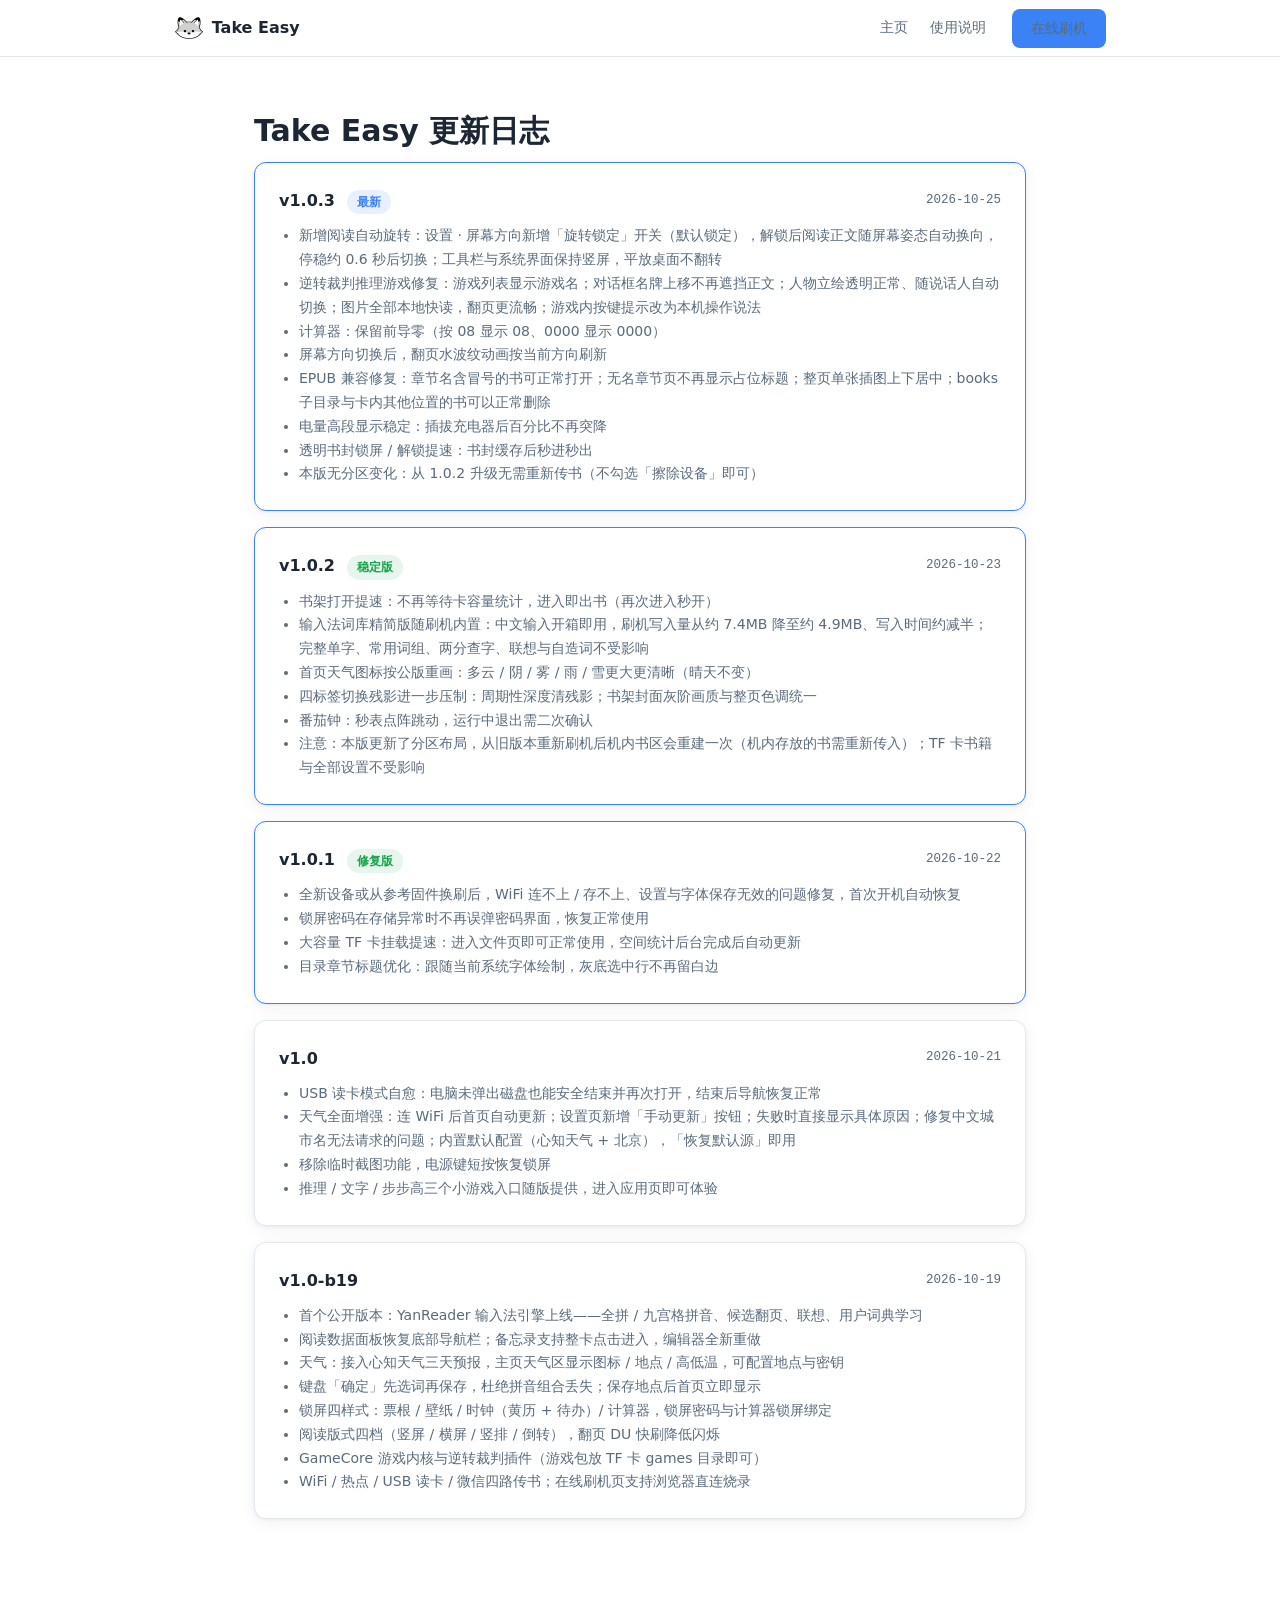
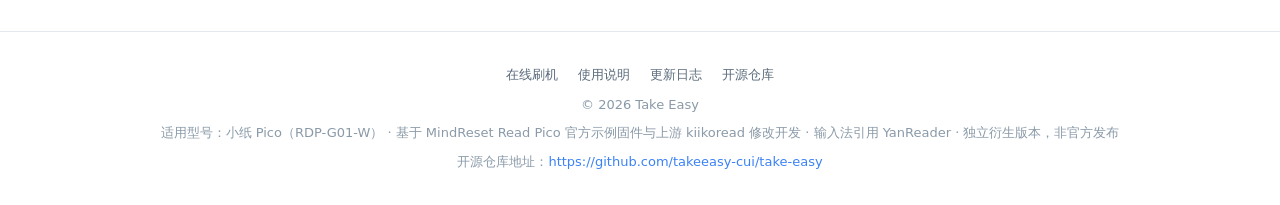
==== changelog/index.html @ 3fd38639 "发布 V1.0.3: 阅读自动旋转+逆转裁判修复+锁屏提速+EPUB兼容+电量稳定 (固件 0x3a6510, 待真机验证后同步主站)" ====
<!DOCTYPE html>
<html lang="zh-CN">
<head>
  <meta charset="UTF-8" />
  <meta name="viewport" content="width=device-width, initial-scale=1" />
  <title>更新日志 · Take Easy</title>
  <link rel="icon" type="image/png" href="../assets/icons/fox-32.png" />
  <link rel="stylesheet" href="../assets/css/style.css?v=1.0.1" />
</head>
<body>

  <nav class="nav">
    <div class="nav-inner">
      <a class="nav-brand" href="../"><img src="../assets/icons/fox-logo.png" alt="Take Easy 图标" style="height:24px;width:auto;" /><span>Take Easy</span></a>
      <div class="nav-links">
        <a href="../">主页</a>
        <a href="../docs/">使用说明</a>
        <a class="btn btn-primary" href="../install/">在线刷机</a>
      </div>
    </div>
  </nav>

  <div class="container" style="max-width:820px;padding-top:48px;padding-bottom:48px;">
    <h1 style="font-size:30px;font-weight:800;margin-bottom:6px;">Take Easy 更新日志</h1>

    <!-- 新版本发布时，在顶部插入新条目 -->
    <div class="card" style="margin-bottom:16px;border:1px solid var(--primary);">
      <div style="display:flex;justify-content:space-between;align-items:center;flex-wrap:wrap;gap:8px;">
        <span style="font-weight:800;font-size:16px;">v1.0.3 <span class="badge badge-blue" style="margin-left:6px;">最新</span></span>
        <span class="mono">2026-10-25</span>
      </div>
      <ul style="margin-top:10px;padding-left:20px;color:var(--text-2);font-size:14px;">
        <li>新增阅读自动旋转：设置 · 屏幕方向新增「旋转锁定」开关（默认锁定），解锁后阅读正文随屏幕姿态自动换向，停稳约 0.6 秒后切换；工具栏与系统界面保持竖屏，平放桌面不翻转</li>
        <li>逆转裁判推理游戏修复：游戏列表显示游戏名；对话框名牌上移不再遮挡正文；人物立绘透明正常、随说话人自动切换；图片全部本地快读，翻页更流畅；游戏内按键提示改为本机操作说法</li>
        <li>计算器：保留前导零（按 08 显示 08、0000 显示 0000）</li>
        <li>屏幕方向切换后，翻页水波纹动画按当前方向刷新</li>
        <li>EPUB 兼容修复：章节名含冒号的书可正常打开；无名章节页不再显示占位标题；整页单张插图上下居中；books 子目录与卡内其他位置的书可以正常删除</li>
        <li>电量高段显示稳定：插拔充电器后百分比不再突降</li>
        <li>透明书封锁屏 / 解锁提速：书封缓存后秒进秒出</li>
        <li>本版无分区变化：从 1.0.2 升级无需重新传书（不勾选「擦除设备」即可）</li>
      </ul>
    </div>
    <div class="card" style="margin-bottom:16px;border:1px solid var(--primary);">
      <div style="display:flex;justify-content:space-between;align-items:center;flex-wrap:wrap;gap:8px;">
        <span style="font-weight:800;font-size:16px;">v1.0.2 <span class="badge badge-green" style="margin-left:6px;">稳定版</span></span>
        <span class="mono">2026-10-23</span>
      </div>
      <ul style="margin-top:10px;padding-left:20px;color:var(--text-2);font-size:14px;">
        <li>书架打开提速：不再等待卡容量统计，进入即出书（再次进入秒开）</li>
        <li>输入法词库精简版随刷机内置：中文输入开箱即用，刷机写入量从约 7.4MB 降至约 4.9MB、写入时间约减半；完整单字、常用词组、两分查字、联想与自造词不受影响</li>
        <li>首页天气图标按公版重画：多云 / 阴 / 雾 / 雨 / 雪更大更清晰（晴天不变）</li>
        <li>四标签切换残影进一步压制：周期性深度清残影；书架封面灰阶画质与整页色调统一</li>
        <li>番茄钟：秒表点阵跳动，运行中退出需二次确认</li>
        <li>注意：本版更新了分区布局，从旧版本重新刷机后机内书区会重建一次（机内存放的书需重新传入）；TF 卡书籍与全部设置不受影响</li>
      </ul>
    </div>
    <div class="card" style="margin-bottom:16px;border:1px solid var(--primary);">
      <div style="display:flex;justify-content:space-between;align-items:center;flex-wrap:wrap;gap:8px;">
        <span style="font-weight:800;font-size:16px;">v1.0.1 <span class="badge badge-green" style="margin-left:6px;">修复版</span></span>
        <span class="mono">2026-10-22</span>
      </div>
      <ul style="margin-top:10px;padding-left:20px;color:var(--text-2);font-size:14px;">
        <li>全新设备或从参考固件换刷后，WiFi 连不上 / 存不上、设置与字体保存无效的问题修复，首次开机自动恢复</li>
        <li>锁屏密码在存储异常时不再误弹密码界面，恢复正常使用</li>
        <li>大容量 TF 卡挂载提速：进入文件页即可正常使用，空间统计后台完成后自动更新</li>
        <li>目录章节标题优化：跟随当前系统字体绘制，灰底选中行不再留白边</li>
      </ul>
    </div>
    <div class="card" style="margin-bottom:16px;">
      <div style="display:flex;justify-content:space-between;align-items:center;flex-wrap:wrap;gap:8px;">
        <span style="font-weight:800;font-size:16px;">v1.0</span>
        <span class="mono">2026-10-21</span>
      </div>
      <ul style="margin-top:10px;padding-left:20px;color:var(--text-2);font-size:14px;">
        <li>USB 读卡模式自愈：电脑未弹出磁盘也能安全结束并再次打开，结束后导航恢复正常</li>
        <li>天气全面增强：连 WiFi 后首页自动更新；设置页新增「手动更新」按钮；失败时直接显示具体原因；修复中文城市名无法请求的问题；内置默认配置（心知天气 + 北京），「恢复默认源」即用</li>
        <li>移除临时截图功能，电源键短按恢复锁屏</li>
        <li>推理 / 文字 / 步步高三个小游戏入口随版提供，进入应用页即可体验</li>
      </ul>
    </div>
    <div class="card" style="margin-bottom:16px;">
      <div style="display:flex;justify-content:space-between;align-items:center;flex-wrap:wrap;gap:8px;">
        <span style="font-weight:800;font-size:16px;">v1.0-b19</span>
        <span class="mono">2026-10-19</span>
      </div>
      <ul style="margin-top:10px;padding-left:20px;color:var(--text-2);font-size:14px;">
        <li>首个公开版本：YanReader 输入法引擎上线——全拼 / 九宫格拼音、候选翻页、联想、用户词典学习</li>
        <li>阅读数据面板恢复底部导航栏；备忘录支持整卡点击进入，编辑器全新重做</li>
        <li>天气：接入心知天气三天预报，主页天气区显示图标 / 地点 / 高低温，可配置地点与密钥</li>
        <li>键盘「确定」先选词再保存，杜绝拼音组合丢失；保存地点后首页立即显示</li>
        <li>锁屏四样式：票根 / 壁纸 / 时钟（黄历 + 待办）/ 计算器，锁屏密码与计算器锁屏绑定</li>
        <li>阅读版式四档（竖屏 / 横屏 / 竖排 / 倒转），翻页 DU 快刷降低闪烁</li>
        <li>GameCore 游戏内核与逆转裁判插件（游戏包放 TF 卡 games 目录即可）</li>
        <li>WiFi / 热点 / USB 读卡 / 微信四路传书；在线刷机页支持浏览器直连烧录</li>
      </ul>
    </div>
  </div>

  <footer class="footer">
    <div class="links">
      <a href="../install/">在线刷机</a>
      <a href="../docs/">使用说明</a>
      <a href="../changelog/">更新日志</a>
      <a href="https://github.com/takeeasy-cui/take-easy">开源仓库</a>
    </div>
    <p>© 2026 Take Easy</p>
    <p style="margin-top:6px;">适用型号：小纸 Pico（RDP-G01-W） · 基于 MindReset Read Pico 官方示例固件与上游 kiikoread 修改开发 · 输入法引用 YanReader · 独立衍生版本，非官方发布</p>
    <p style="margin-top:6px;">开源仓库地址：<a href="https://github.com/takeeasy-cui/take-easy">https://github.com/takeeasy-cui/take-easy</a></p>
  </footer>

</body>
</html>
---- assets/css/style.css ----
/* ============================================================
   固件发布站 · 全局样式
   风格：极简 · 白底 · 淡蓝主色 · 扁平 · 紧凑
   ============================================================ */

:root {
  --bg: #ffffff;
  --bg-soft: #f6f8fb;
  --bg-blue: #eef4fb;
  --text: #1c2733;
  --text-2: #5a6b7b;
  --text-3: #8a9aa8;
  --primary: #3b82f6;
  --primary-dark: #2563eb;
  --primary-soft: #e8f0fe;
  --border: #e4e9f0;
  --success: #16a34a;
  --warn: #d97706;
  --danger: #dc2626;
  --radius: 12px;
  --radius-sm: 8px;
  --shadow: 0 1px 3px rgba(28, 39, 51, 0.06), 0 4px 16px rgba(28, 39, 51, 0.06);
  --font: "PingFang SC", "Microsoft YaHei", "Segoe UI", system-ui, -apple-system, sans-serif;
  --mono: "Cascadia Code", "JetBrains Mono", Consolas, "Courier New", monospace;
}

* { box-sizing: border-box; margin: 0; padding: 0; }

html { scroll-behavior: smooth; }

body {
  font-family: var(--font);
  background: var(--bg);
  color: var(--text);
  font-size: 15px;
  line-height: 1.7;
  -webkit-font-smoothing: antialiased;
}

a { color: var(--primary); text-decoration: none; }
a:hover { color: var(--primary-dark); }

img { max-width: 100%; display: block; }

.container { max-width: 980px; margin: 0 auto; padding: 0 24px; }

/* ---------- 导航栏 ---------- */
.nav {
  position: sticky; top: 0; z-index: 100;
  background: rgba(255, 255, 255, 0.85);
  backdrop-filter: blur(12px);
  -webkit-backdrop-filter: blur(12px);
  border-bottom: 1px solid var(--border);
}
.nav-inner {
  max-width: 980px; margin: 0 auto; padding: 0 24px;
  display: flex; align-items: center; justify-content: space-between;
  height: 56px;
}
.nav-brand {
  display: flex; align-items: center; gap: 8px;
  font-weight: 700; font-size: 16px; color: var(--text);
}
.nav-brand .dot {
  width: 8px; height: 8px; border-radius: 50%;
  background: var(--primary); display: inline-block;
}
.nav-links { display: flex; gap: 22px; align-items: center; }
.nav-links a { color: var(--text-2); font-size: 14px; font-weight: 500; }
.nav-links a:hover { color: var(--primary); }
.nav-links .btn { margin-left: 4px; }

@media (max-width: 640px) {
  .nav-links { gap: 12px; }
  .nav-links a { font-size: 13px; }
  .hide-sm { display: none; }
}

/* ---------- 按钮 ---------- */
.btn {
  display: inline-flex; align-items: center; gap: 6px;
  padding: 8px 18px; border-radius: var(--radius-sm);
  font-size: 14px; font-weight: 600; line-height: 1.5;
  border: 1px solid transparent; cursor: pointer;
  transition: all 0.15s ease; user-select: none;
}
.btn:disabled { opacity: 0.5; cursor: not-allowed; }
.btn-primary { background: var(--primary); color: #fff; }
.btn-primary:hover:not(:disabled) { background: var(--primary-dark); }
.btn-outline { background: transparent; color: var(--primary); border-color: var(--primary); }
.btn-outline:hover:not(:disabled) { background: var(--primary-soft); }
.btn-ghost { background: var(--bg-soft); color: var(--text); border-color: var(--border); }
.btn-ghost:hover:not(:disabled) { background: var(--border); }
.btn-lg { padding: 12px 28px; font-size: 15px; border-radius: 10px; }
.btn-block { width: 100%; justify-content: center; }
.btn-success { background: var(--success); color: #fff; }
.btn-success:hover:not(:disabled) { background: #15803d; }

/* ---------- Hero ---------- */
.hero {
  padding: 72px 0 56px;
  background: linear-gradient(180deg, var(--bg-blue) 0%, var(--bg) 100%);
  text-align: center;
}
.hero .kicker {
  display: inline-block; font-size: 13px; font-weight: 600;
  color: var(--primary); background: var(--primary-soft);
  padding: 4px 14px; border-radius: 999px; margin-bottom: 20px;
}
.hero h1 { font-size: 44px; font-weight: 800; letter-spacing: -0.5px; line-height: 1.25; }
.hero .sub { margin: 16px auto 32px; max-width: 560px; color: var(--text-2); font-size: 17px; }
.hero .cta { display: flex; gap: 12px; justify-content: center; flex-wrap: wrap; }
.hero .meta { margin-top: 28px; color: var(--text-3); font-size: 13px; }

@media (max-width: 640px) {
  .hero { padding: 48px 0 40px; }
  .hero h1 { font-size: 32px; }
}

/* ---------- 区块 ---------- */
.section { padding: 56px 0; }
.section-title { text-align: center; margin-bottom: 40px; }
.section-title h2 { font-size: 26px; font-weight: 800; letter-spacing: -0.3px; }
.section-title p { color: var(--text-2); margin-top: 8px; font-size: 15px; }

/* 特性卡片 */
.features { display: grid; grid-template-columns: repeat(3, 1fr); gap: 16px; }
@media (max-width: 768px) { .features { grid-template-columns: 1fr; } }
.feature {
  background: var(--bg-soft); border: 1px solid var(--border);
  border-radius: var(--radius); padding: 22px;
  transition: transform 0.15s ease, box-shadow 0.15s ease;
}
.feature:hover { transform: translateY(-2px); box-shadow: var(--shadow); }
.feature .icon {
  width: 40px; height: 40px; border-radius: 10px;
  background: var(--primary-soft); color: var(--primary);
  display: flex; align-items: center; justify-content: center;
  font-size: 18px; margin-bottom: 14px;
}
.feature h3 { font-size: 15px; font-weight: 700; margin-bottom: 6px; }
.feature p { font-size: 13.5px; color: var(--text-2); }

/* ---------- 卡片/面板 ---------- */
.card {
  background: var(--bg); border: 1px solid var(--border);
  border-radius: var(--radius); box-shadow: var(--shadow);
  padding: 24px;
}
.card + .card { margin-top: 16px; }

/* ---------- 刷机页 ---------- */
.flash-wrap { max-width: 720px; margin: 0 auto; padding: 48px 0 72px; }
.flash-steps {
  display: flex; gap: 8px; margin-bottom: 28px;
  counter-reset: step;
}
.flash-steps .step {
  flex: 1; text-align: center; padding: 10px 8px;
  border: 1px solid var(--border); border-radius: var(--radius-sm);
  background: var(--bg-soft); color: var(--text-3);
  font-size: 13px; font-weight: 600; position: relative;
}
.flash-steps .step.active {
  background: var(--primary-soft); border-color: var(--primary);
  color: var(--primary);
}
.flash-steps .step.done {
  background: #e7f6ec; border-color: #bbe6c8; color: var(--success);
}

/* 进度条 */
.progress-wrap { margin-top: 16px; }
.progress-bar {
  height: 8px; background: var(--bg-soft);
  border: 1px solid var(--border); border-radius: 999px; overflow: hidden;
}
.progress-bar .fill {
  height: 100%; width: 0%; border-radius: 999px;
  background: linear-gradient(90deg, var(--primary), #60a5fa);
  transition: width 0.2s ease;
}
.progress-text { display: flex; justify-content: space-between; font-size: 12.5px; color: var(--text-3); margin-top: 6px; }

/* 日志 */
.log {
  margin-top: 16px; background: #0f172a; color: #cbd5e1;
  border-radius: var(--radius-sm); padding: 14px 16px;
  font-family: var(--mono); font-size: 12.5px; line-height: 1.6;
  max-height: 220px; overflow-y: auto; white-space: pre-wrap; word-break: break-all;
}
.log .ok { color: #4ade80; }
.log .err { color: #f87171; }
.log .info { color: #93c5fd; }

/* 表单 */
.field { margin-bottom: 16px; }
.field label { display: block; font-size: 13px; font-weight: 600; margin-bottom: 6px; color: var(--text-2); }
.select, .input {
  width: 100%; padding: 10px 14px; font-size: 14px;
  border: 1px solid var(--border); border-radius: var(--radius-sm);
  background: var(--bg); color: var(--text); outline: none;
  font-family: var(--font);
}
.select:focus, .input:focus { border-color: var(--primary); box-shadow: 0 0 0 3px var(--primary-soft); }

/* 单选卡片 */
.radio-cards { display: grid; grid-template-columns: 1fr 1fr; gap: 12px; }
.radio-card {
  border: 1px solid var(--border); border-radius: var(--radius-sm);
  padding: 14px 16px; cursor: pointer; transition: all 0.15s ease;
  background: var(--bg);
}
.radio-card:hover { border-color: var(--primary); }
.radio-card.selected { border-color: var(--primary); background: var(--primary-soft); }
.radio-card .t { font-weight: 700; font-size: 14px; }
.radio-card .d { font-size: 12.5px; color: var(--text-2); margin-top: 2px; }

/* 文件清单 */
.file-list { border: 1px solid var(--border); border-radius: var(--radius-sm); overflow: hidden; margin-top: 12px; }
.file-row {
  display: flex; justify-content: space-between; align-items: center;
  padding: 10px 14px; font-size: 13.5px; border-bottom: 1px solid var(--border);
}
.file-row:last-child { border-bottom: none; }
.file-row .off { font-family: var(--mono); color: var(--text-3); font-size: 12.5px; }
.file-row .sz { font-family: var(--mono); color: var(--text-3); font-size: 12px; }

/* 徽章 */
.badge {
  display: inline-block; font-size: 12px; font-weight: 600;
  padding: 2px 10px; border-radius: 999px;
}
.badge-blue { background: var(--primary-soft); color: var(--primary); }
.badge-green { background: #e7f6ec; color: var(--success); }
.badge-gray { background: var(--bg-soft); color: var(--text-2); border: 1px solid var(--border); }

/* ---------- 下载表 ---------- */
.table { width: 100%; border-collapse: collapse; }
.table th, .table td {
  text-align: left; padding: 12px 14px; font-size: 13.5px;
  border-bottom: 1px solid var(--border);
}
.table th { font-weight: 700; color: var(--text-2); background: var(--bg-soft); font-size: 12.5px; }
.table tr:hover td { background: var(--bg-soft); }
.mono { font-family: var(--mono); font-size: 12.5px; color: var(--text-2); }

/* ---------- 页脚 ---------- */
.footer {
  border-top: 1px solid var(--border);
  padding: 32px 0; margin-top: 48px;
  color: var(--text-3); font-size: 13px; text-align: center;
}
.footer .links { margin-bottom: 8px; display: flex; gap: 20px; justify-content: center; flex-wrap: wrap; }
.footer .links a { color: var(--text-2); }
.footer .links a:hover { color: var(--primary); }

/* ---------- FAQ ---------- */
.faq-item { border-bottom: 1px solid var(--border); padding: 16px 0; }
.faq-item summary { cursor: pointer; font-weight: 600; font-size: 15px; list-style: none; display: flex; justify-content: space-between; align-items: center; }
.faq-item summary::after { content: "+"; color: var(--text-3); font-size: 18px; }
.faq-item[open] summary::after { content: "−"; }
.faq-item .ans { margin-top: 10px; color: var(--text-2); font-size: 14px; padding-right: 24px; }

/* ---------- 提示条 ---------- */
.notice {
  display: flex; gap: 10px; align-items: flex-start;
  background: #fff8ec; border: 1px solid #f3d9a4;
  color: #8a5a00; border-radius: var(--radius-sm);
  padding: 12px 16px; font-size: 13.5px; margin: 16px 0;
}
.notice.info { background: var(--primary-soft); border-color: #bcd3f7; color: #1d4ed8; }
.notice.danger { background: #fef2f2; border-color: #f5c2c2; color: #b91c1c; }

/* ---------- 文档 ---------- */
.doc h1 { font-size: 28px; font-weight: 800; margin: 40px 0 16px; }
.doc h2 { font-size: 20px; font-weight: 700; margin: 32px 0 12px; padding-bottom: 8px; border-bottom: 1px solid var(--border); }
.doc h3 { font-size: 16px; font-weight: 700; margin: 20px 0 8px; }
.doc p, .doc li { color: var(--text-2); font-size: 14.5px; }
.doc ul, .doc ol { padding-left: 22px; margin: 8px 0; }
.doc code {
  font-family: var(--mono); font-size: 13px;
  background: var(--bg-soft); border: 1px solid var(--border);
  padding: 1px 6px; border-radius: 5px;
}
.doc pre {
  background: #0f172a; color: #cbd5e1; padding: 16px;
  border-radius: var(--radius-sm); overflow-x: auto;
  font-family: var(--mono); font-size: 13px; margin: 12px 0;
}
.doc table { border-collapse: collapse; width: 100%; margin: 12px 0; font-size: 13.5px; }
.doc table th, .doc table td { border: 1px solid var(--border); padding: 8px 12px; text-align: left; }
.doc table th { background: var(--bg-soft); }

/* ---------- 下载列表 ---------- */
.dl-item {
  display: flex; align-items: center; gap: 16px;
  border: 1px solid var(--border); border-radius: var(--radius);
  padding: 16px 20px; margin-bottom: 12px;
}
.dl-item .meta { flex: 1; }
.dl-item .meta .v { font-weight: 700; font-size: 15px; }
.dl-item .meta .d { font-size: 12.5px; color: var(--text-3); margin-top: 2px; }
.dl-item .actions { display: flex; gap: 8px; flex-wrap: wrap; }

/* 提示气泡（毛玻璃） */
.modal-mask {
  position: fixed; inset: 0; z-index: 200;
  background: rgba(15, 23, 42, 0.4);
  display: none; align-items: center; justify-content: center;
}
.modal-mask.show { display: flex; }
.modal {
  background: rgba(255, 255, 255, 0.92);
  backdrop-filter: blur(16px); -webkit-backdrop-filter: blur(16px);
  border-radius: 16px; border: 1px solid rgba(255,255,255,0.6);
  box-shadow: 0 20px 60px rgba(15, 23, 42, 0.25);
  padding: 28px; width: min(420px, calc(100vw - 48px));
  text-align: center;
}
.modal h3 { font-size: 17px; margin-bottom: 8px; }
.modal p { color: var(--text-2); font-size: 14px; }
.modal .actions { display: flex; gap: 10px; justify-content: center; margin-top: 20px; }

/* 加载动画 */
.spinner {
  width: 20px; height: 20px; border-radius: 50%;
  border: 3px solid var(--primary-soft); border-top-color: var(--primary);
  animation: spin 0.8s linear infinite; display: inline-block;
}
@keyframes spin { to { transform: rotate(360deg); } }

/* 空态 */
.empty { text-align: center; padding: 40px 0; color: var(--text-3); font-size: 14px; }

/* ---------- 真机截图 ---------- */
.shots-group { margin-bottom: 40px; }
.shots-group:last-child { margin-bottom: 0; }
.shots-group h3 {
  font-size: 16px; font-weight: 700; margin-bottom: 14px;
  color: var(--text);
}
.shots { display: grid; grid-template-columns: repeat(4, 1fr); gap: 16px; }
.shots.cols4 { grid-template-columns: repeat(4, 1fr); }
.shot {
  background: var(--bg-soft); border: 1px solid var(--border);
  border-radius: var(--radius); padding: 12px;
  transition: transform 0.15s ease, box-shadow 0.15s ease;
}
.shot:hover { transform: translateY(-2px); box-shadow: var(--shadow); }
.shot .pic {
  background: var(--bg); border: 1px solid var(--border);
  border-radius: var(--radius-sm); overflow: hidden;
}
.shot .pic img { display: block; width: 100%; height: auto; }
.shot figcaption {
  text-align: center; margin-top: 10px;
  font-size: 13px; font-weight: 600; color: var(--text-2);
}
@media (max-width: 768px) {
  .shots, .shots.cols4 { grid-template-columns: repeat(2, 1fr); }
}
@media (max-width: 480px) {
  .shots, .shots.cols4 { grid-template-columns: 1fr; }
}
/* ESP Web Tools install-button 主题适配（2026-10-21） */
esp-web-install-button {
  --esp-tools-button-color: var(--primary);
  --esp-tools-button-text-color: #ffffff;
  --esp-tools-button-border-radius: var(--radius-sm);
}
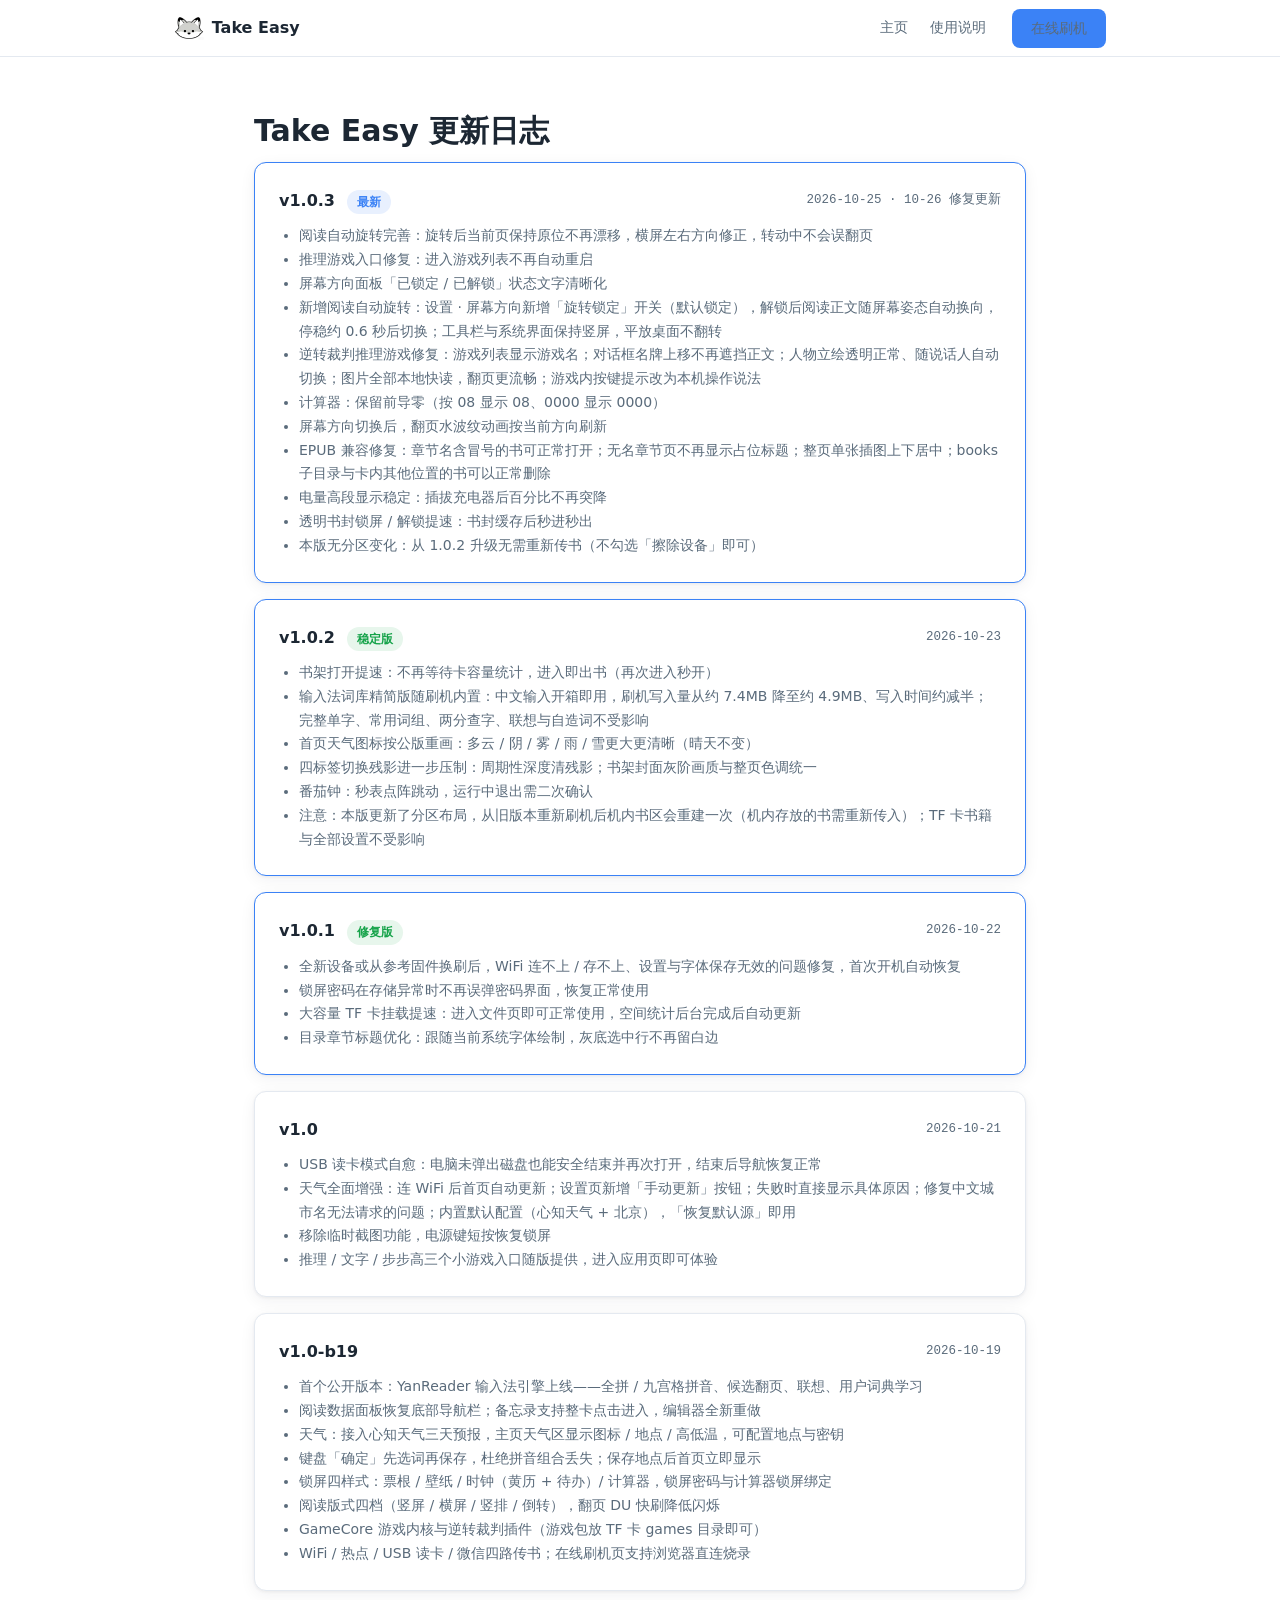
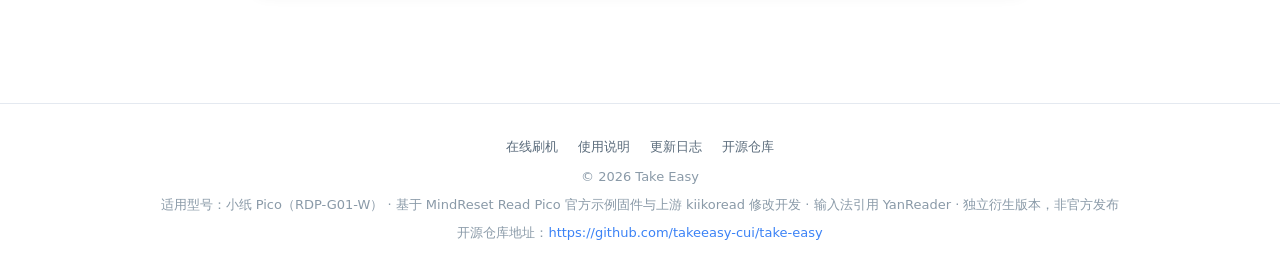
==== commit 660e0584: "V1.0.3 正式发布: 旋转保位v4分页期钉锚(3827936B/2561fd52) + 推理游戏列表野指针修复 + 横屏1/3对调 + 状态字黑字 + 晃动死代码清理 (构建2561fd52)" ====
--- a/changelog/index.html
+++ b/changelog/index.html
@@ -27,9 +27,12 @@
     <div class="card" style="margin-bottom:16px;border:1px solid var(--primary);">
       <div style="display:flex;justify-content:space-between;align-items:center;flex-wrap:wrap;gap:8px;">
         <span style="font-weight:800;font-size:16px;">v1.0.3 <span class="badge badge-blue" style="margin-left:6px;">最新</span></span>
-        <span class="mono">2026-10-25</span>
+        <span class="mono">2026-10-25 · 10-26 修复更新</span>
       </div>
       <ul style="margin-top:10px;padding-left:20px;color:var(--text-2);font-size:14px;">
+        <li>阅读自动旋转完善：旋转后当前页保持原位不再漂移，横屏左右方向修正，转动中不会误翻页</li>
+        <li>推理游戏入口修复：进入游戏列表不再自动重启</li>
+        <li>屏幕方向面板「已锁定 / 已解锁」状态文字清晰化</li>
         <li>新增阅读自动旋转：设置 · 屏幕方向新增「旋转锁定」开关（默认锁定），解锁后阅读正文随屏幕姿态自动换向，停稳约 0.6 秒后切换；工具栏与系统界面保持竖屏，平放桌面不翻转</li>
         <li>逆转裁判推理游戏修复：游戏列表显示游戏名；对话框名牌上移不再遮挡正文；人物立绘透明正常、随说话人自动切换；图片全部本地快读，翻页更流畅；游戏内按键提示改为本机操作说法</li>
         <li>计算器：保留前导零（按 08 显示 08、0000 显示 0000）</li>
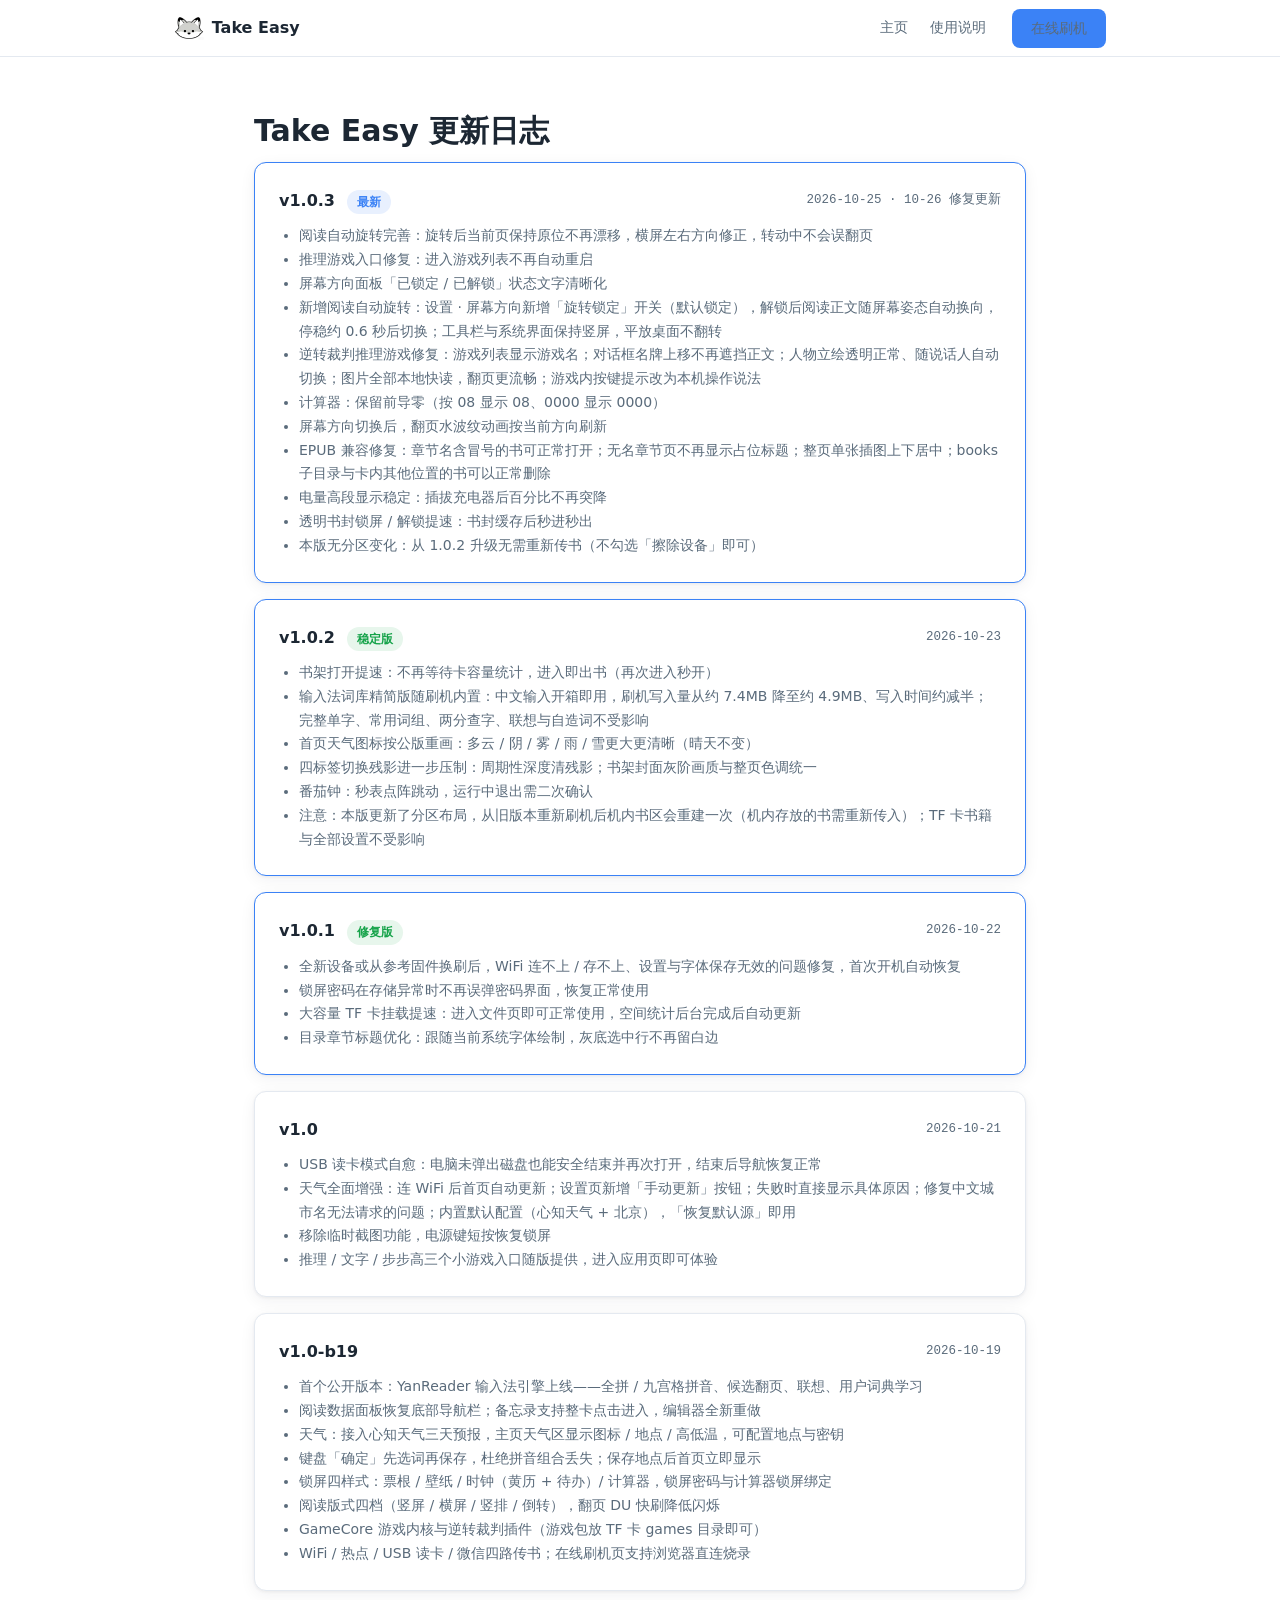
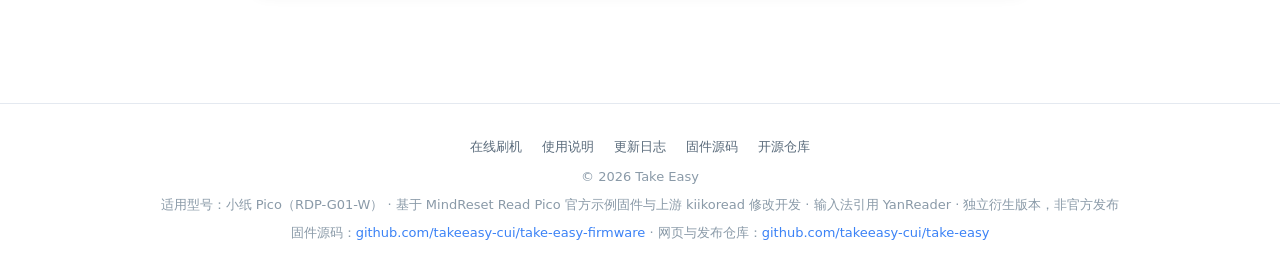
==== commit c6db2474: "全站开源地址更新: 新增固件源码仓库 take-easy-firmware (github.com/takeeasy-cui/take-easy-firmware), BUG 反馈 Issues 指向" ====
--- a/changelog/index.html
+++ b/changelog/index.html
@@ -104,11 +104,12 @@
       <a href="../install/">在线刷机</a>
       <a href="../docs/">使用说明</a>
       <a href="../changelog/">更新日志</a>
+      <a href="https://github.com/takeeasy-cui/take-easy-firmware">固件源码</a>
       <a href="https://github.com/takeeasy-cui/take-easy">开源仓库</a>
     </div>
     <p>© 2026 Take Easy</p>
     <p style="margin-top:6px;">适用型号：小纸 Pico（RDP-G01-W） · 基于 MindReset Read Pico 官方示例固件与上游 kiikoread 修改开发 · 输入法引用 YanReader · 独立衍生版本，非官方发布</p>
-    <p style="margin-top:6px;">开源仓库地址：<a href="https://github.com/takeeasy-cui/take-easy">https://github.com/takeeasy-cui/take-easy</a></p>
+    <p style="margin-top:6px;">固件源码：<a href="https://github.com/takeeasy-cui/take-easy-firmware">github.com/takeeasy-cui/take-easy-firmware</a> · 网页与发布仓库：<a href="https://github.com/takeeasy-cui/take-easy">github.com/takeeasy-cui/take-easy</a></p>
   </footer>
 
 </body>
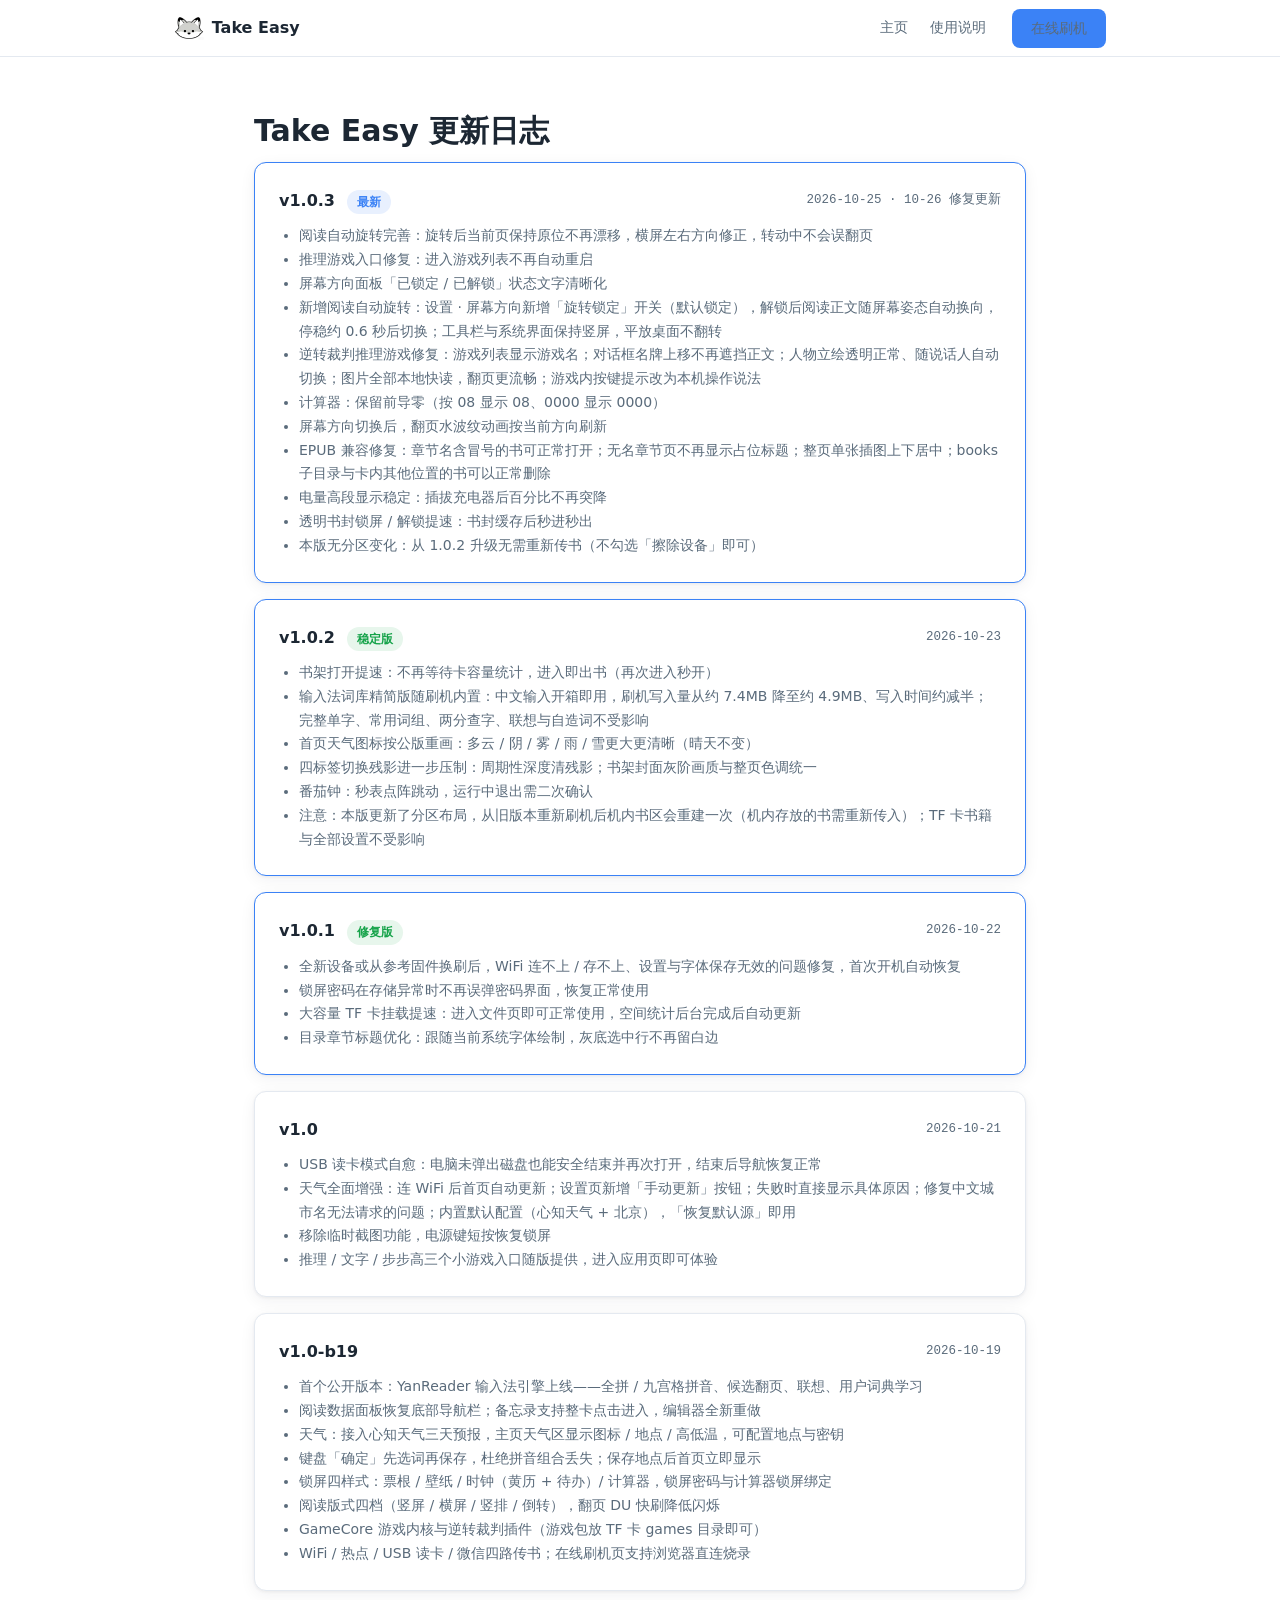
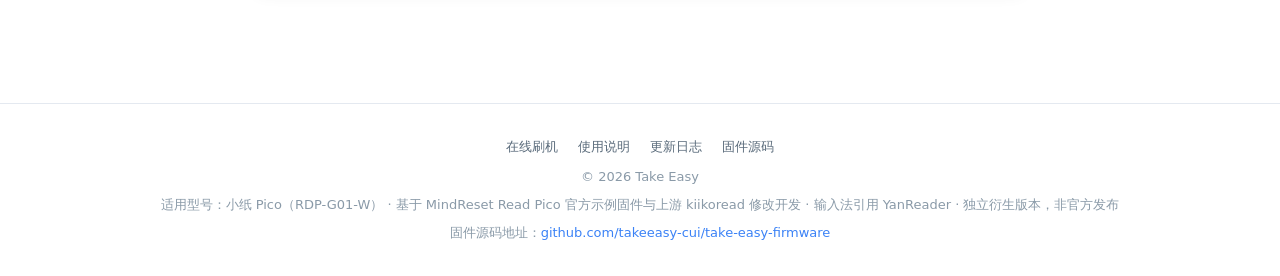
==== commit f0d2a031: "全站开源链接精简: 仅保留固件源码仓库 take-easy-firmware, 移除网页与发布仓库链接" ====
--- a/changelog/index.html
+++ b/changelog/index.html
@@ -105,11 +105,10 @@
       <a href="../docs/">使用说明</a>
       <a href="../changelog/">更新日志</a>
       <a href="https://github.com/takeeasy-cui/take-easy-firmware">固件源码</a>
-      <a href="https://github.com/takeeasy-cui/take-easy">开源仓库</a>
     </div>
     <p>© 2026 Take Easy</p>
     <p style="margin-top:6px;">适用型号：小纸 Pico（RDP-G01-W） · 基于 MindReset Read Pico 官方示例固件与上游 kiikoread 修改开发 · 输入法引用 YanReader · 独立衍生版本，非官方发布</p>
-    <p style="margin-top:6px;">固件源码：<a href="https://github.com/takeeasy-cui/take-easy-firmware">github.com/takeeasy-cui/take-easy-firmware</a> · 网页与发布仓库：<a href="https://github.com/takeeasy-cui/take-easy">github.com/takeeasy-cui/take-easy</a></p>
+    <p style="margin-top:6px;">固件源码地址：<a href="https://github.com/takeeasy-cui/take-easy-firmware">github.com/takeeasy-cui/take-easy-firmware</a></p>
   </footer>
 
 </body>
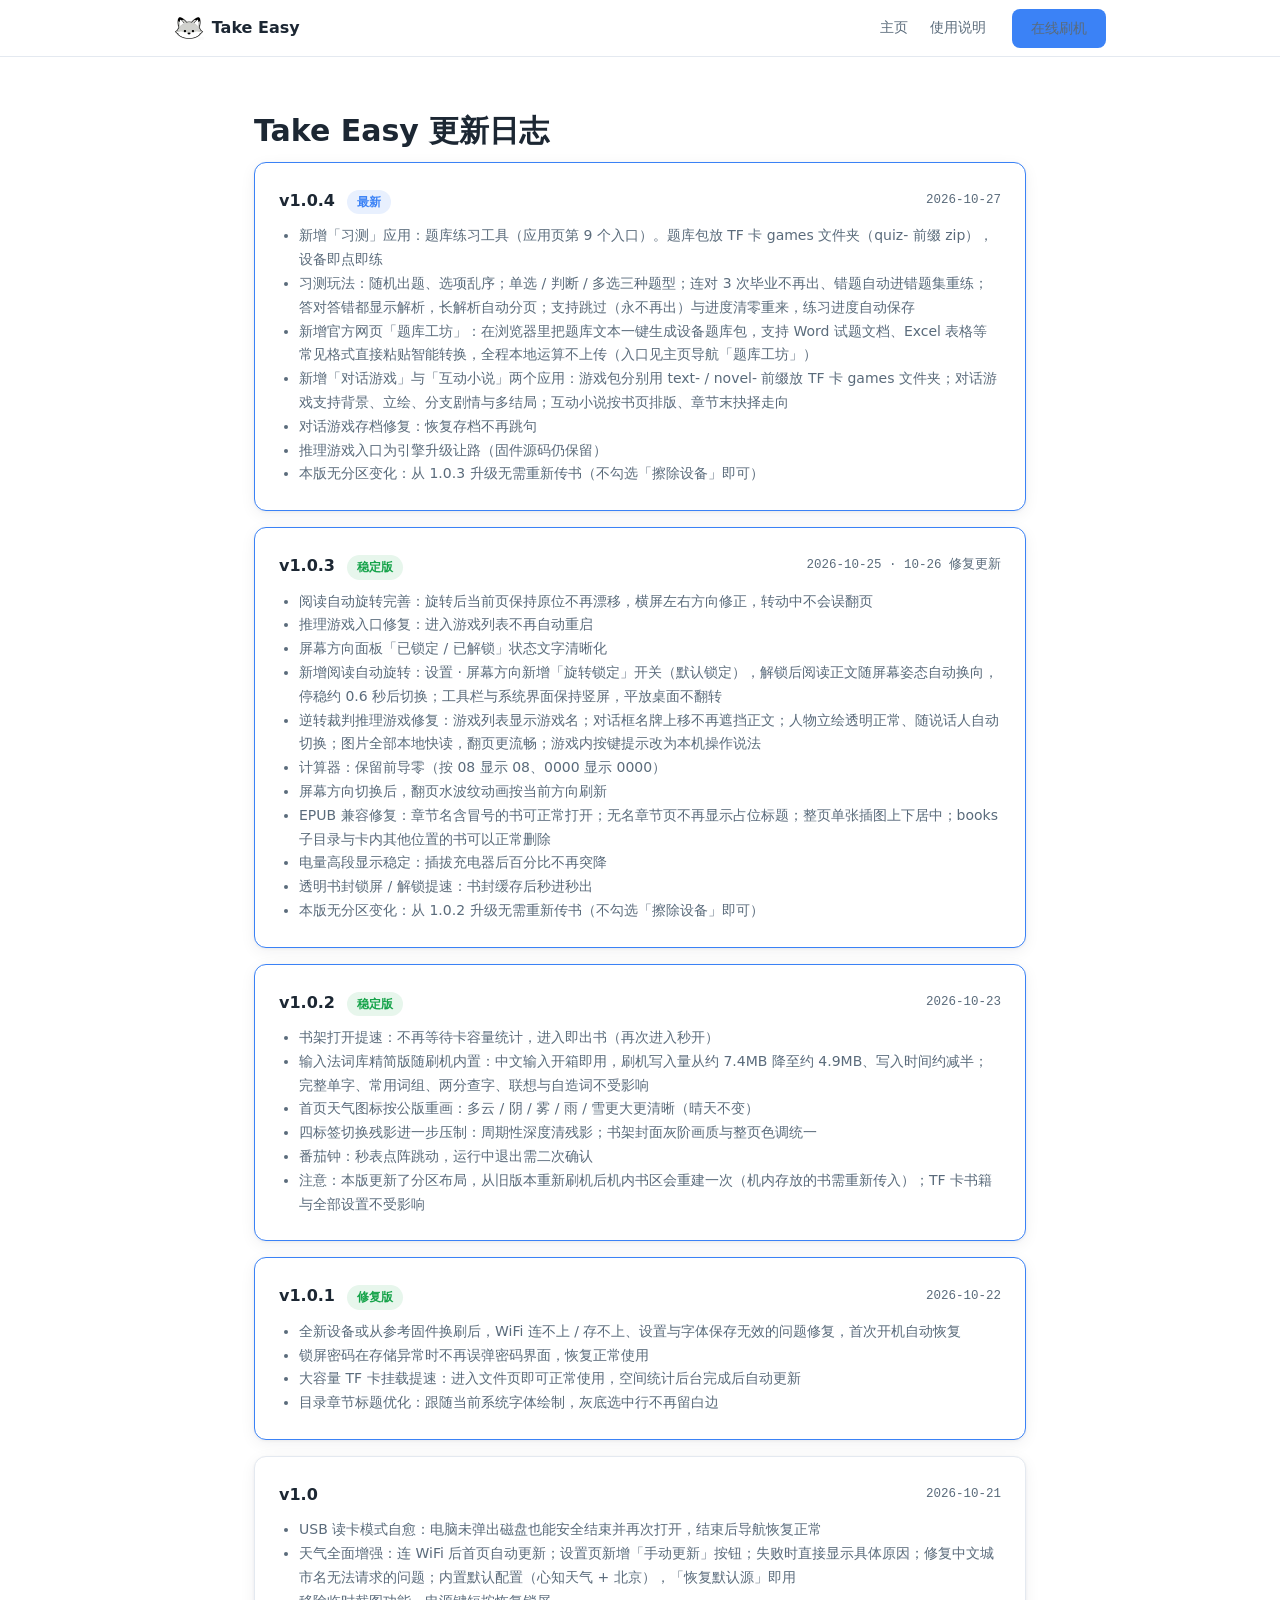
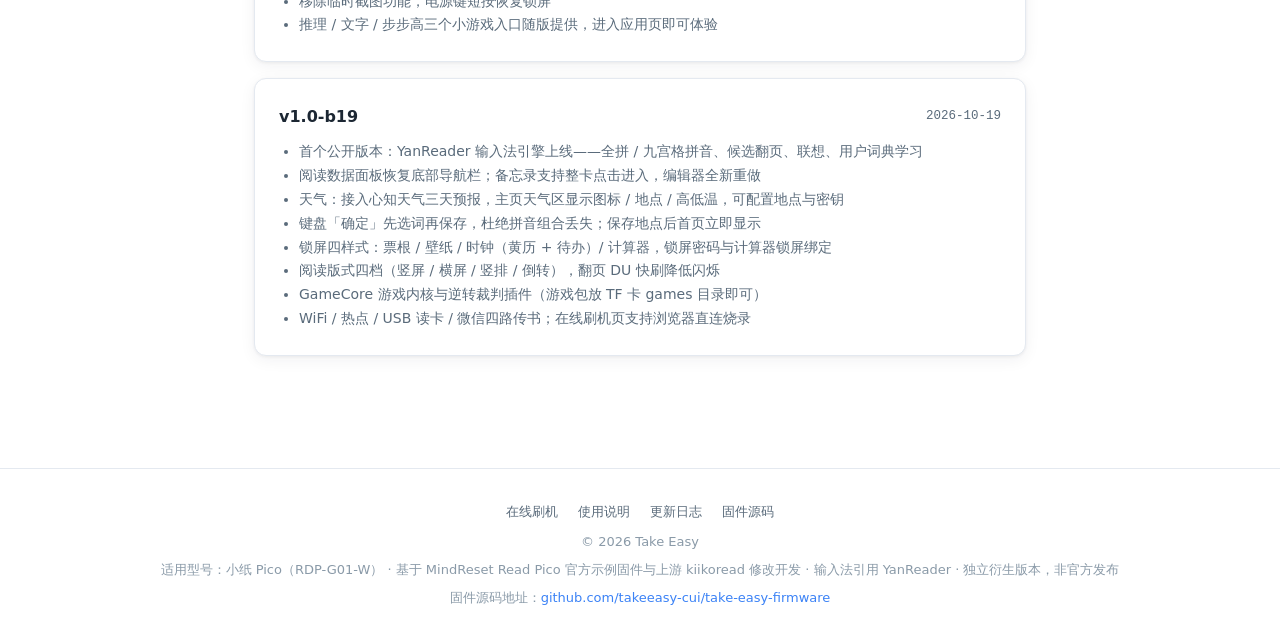
==== commit f983e26b: "发布 V1.0.4：习测应用 + 对话游戏/互动小说双应用 - firmware/v1.0.4 六文件（主固件 0x3a68d0=3,827,920B sha256 60f11552…；bootloa" ====
--- a/changelog/index.html
+++ b/changelog/index.html
@@ -26,7 +26,22 @@
     <!-- 新版本发布时，在顶部插入新条目 -->
     <div class="card" style="margin-bottom:16px;border:1px solid var(--primary);">
       <div style="display:flex;justify-content:space-between;align-items:center;flex-wrap:wrap;gap:8px;">
-        <span style="font-weight:800;font-size:16px;">v1.0.3 <span class="badge badge-blue" style="margin-left:6px;">最新</span></span>
+        <span style="font-weight:800;font-size:16px;">v1.0.4 <span class="badge badge-blue" style="margin-left:6px;">最新</span></span>
+        <span class="mono">2026-10-27</span>
+      </div>
+      <ul style="margin-top:10px;padding-left:20px;color:var(--text-2);font-size:14px;">
+        <li>新增「习测」应用：题库练习工具（应用页第 9 个入口）。题库包放 TF 卡 games 文件夹（quiz- 前缀 zip），设备即点即练</li>
+        <li>习测玩法：随机出题、选项乱序；单选 / 判断 / 多选三种题型；连对 3 次毕业不再出、错题自动进错题集重练；答对答错都显示解析，长解析自动分页；支持跳过（永不再出）与进度清零重来，练习进度自动保存</li>
+        <li>新增官方网页「题库工坊」：在浏览器里把题库文本一键生成设备题库包，支持 Word 试题文档、Excel 表格等常见格式直接粘贴智能转换，全程本地运算不上传（入口见主页导航「题库工坊」）</li>
+        <li>新增「对话游戏」与「互动小说」两个应用：游戏包分别用 text- / novel- 前缀放 TF 卡 games 文件夹；对话游戏支持背景、立绘、分支剧情与多结局；互动小说按书页排版、章节末抉择走向</li>
+        <li>对话游戏存档修复：恢复存档不再跳句</li>
+        <li>推理游戏入口为引擎升级让路（固件源码仍保留）</li>
+        <li>本版无分区变化：从 1.0.3 升级无需重新传书（不勾选「擦除设备」即可）</li>
+      </ul>
+    </div>
+    <div class="card" style="margin-bottom:16px;border:1px solid var(--primary);">
+      <div style="display:flex;justify-content:space-between;align-items:center;flex-wrap:wrap;gap:8px;">
+        <span style="font-weight:800;font-size:16px;">v1.0.3 <span class="badge badge-green" style="margin-left:6px;">稳定版</span></span>
         <span class="mono">2026-10-25 · 10-26 修复更新</span>
       </div>
       <ul style="margin-top:10px;padding-left:20px;color:var(--text-2);font-size:14px;">
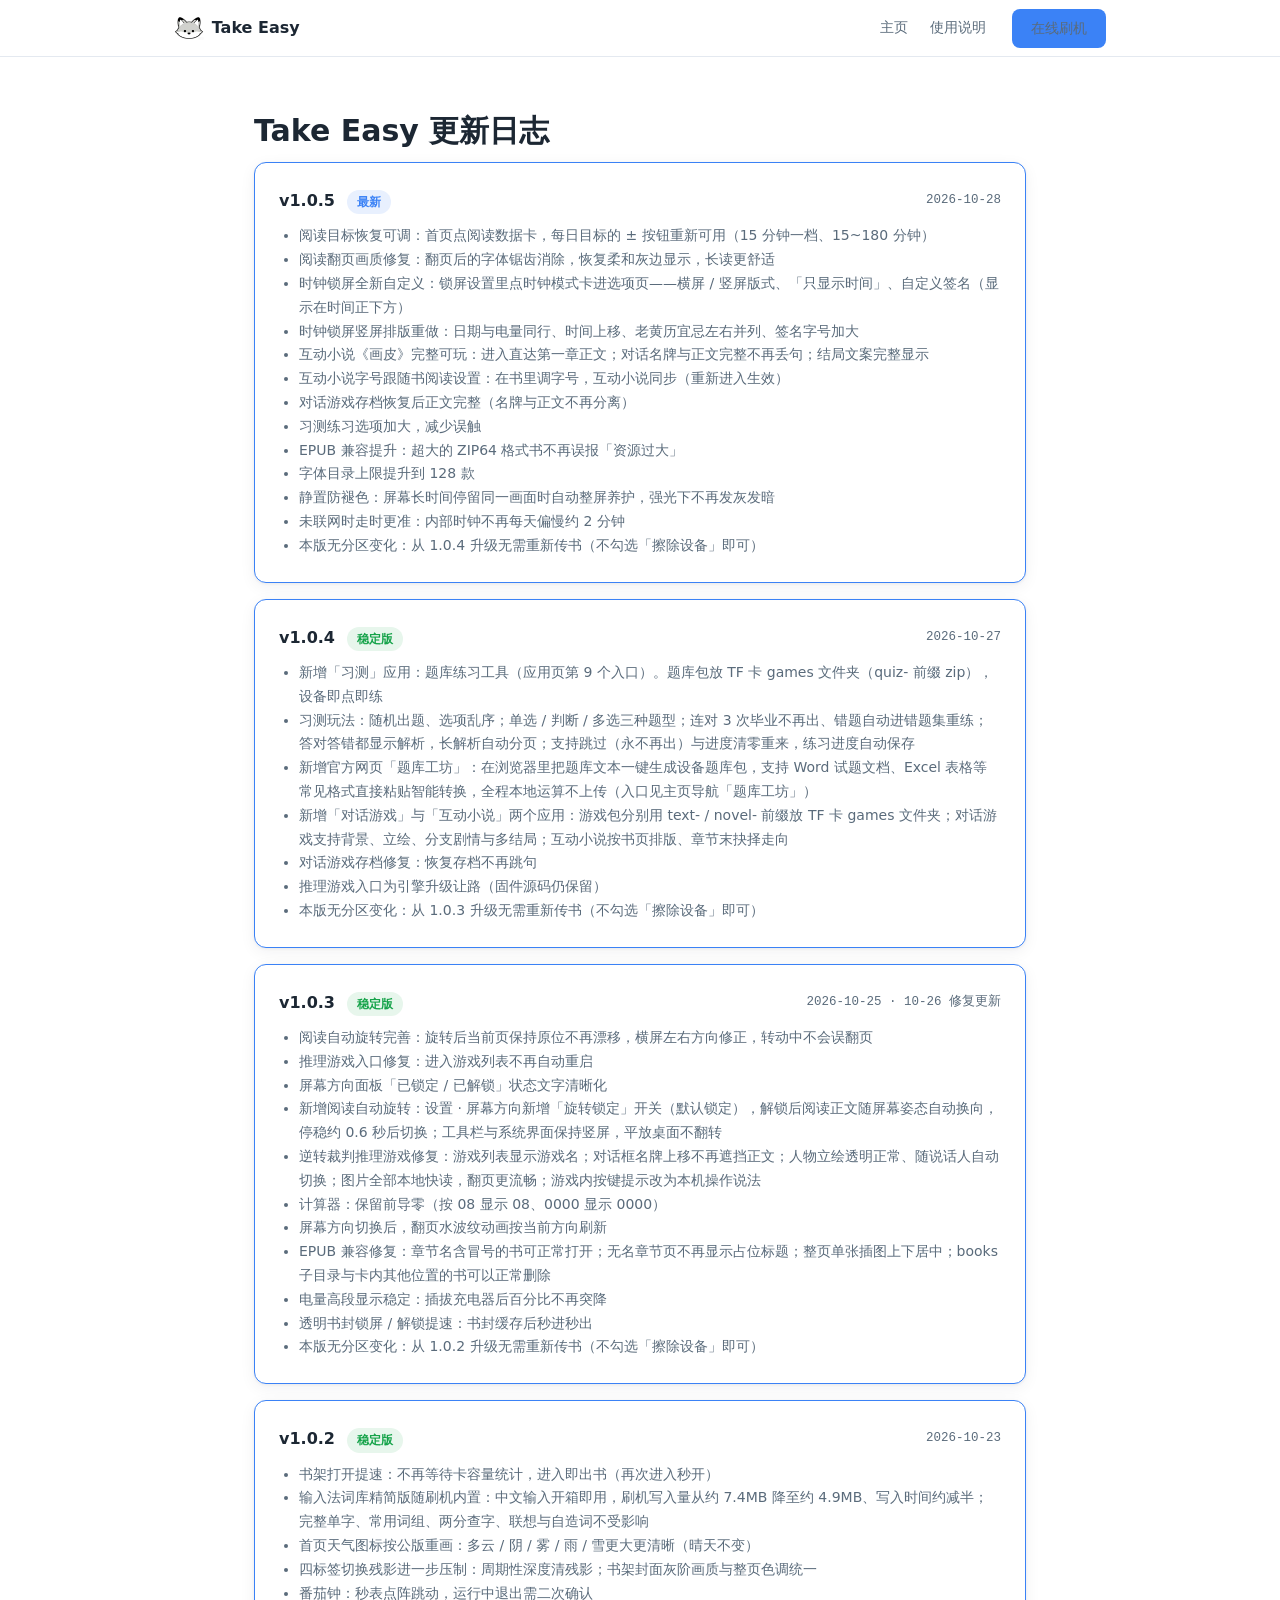
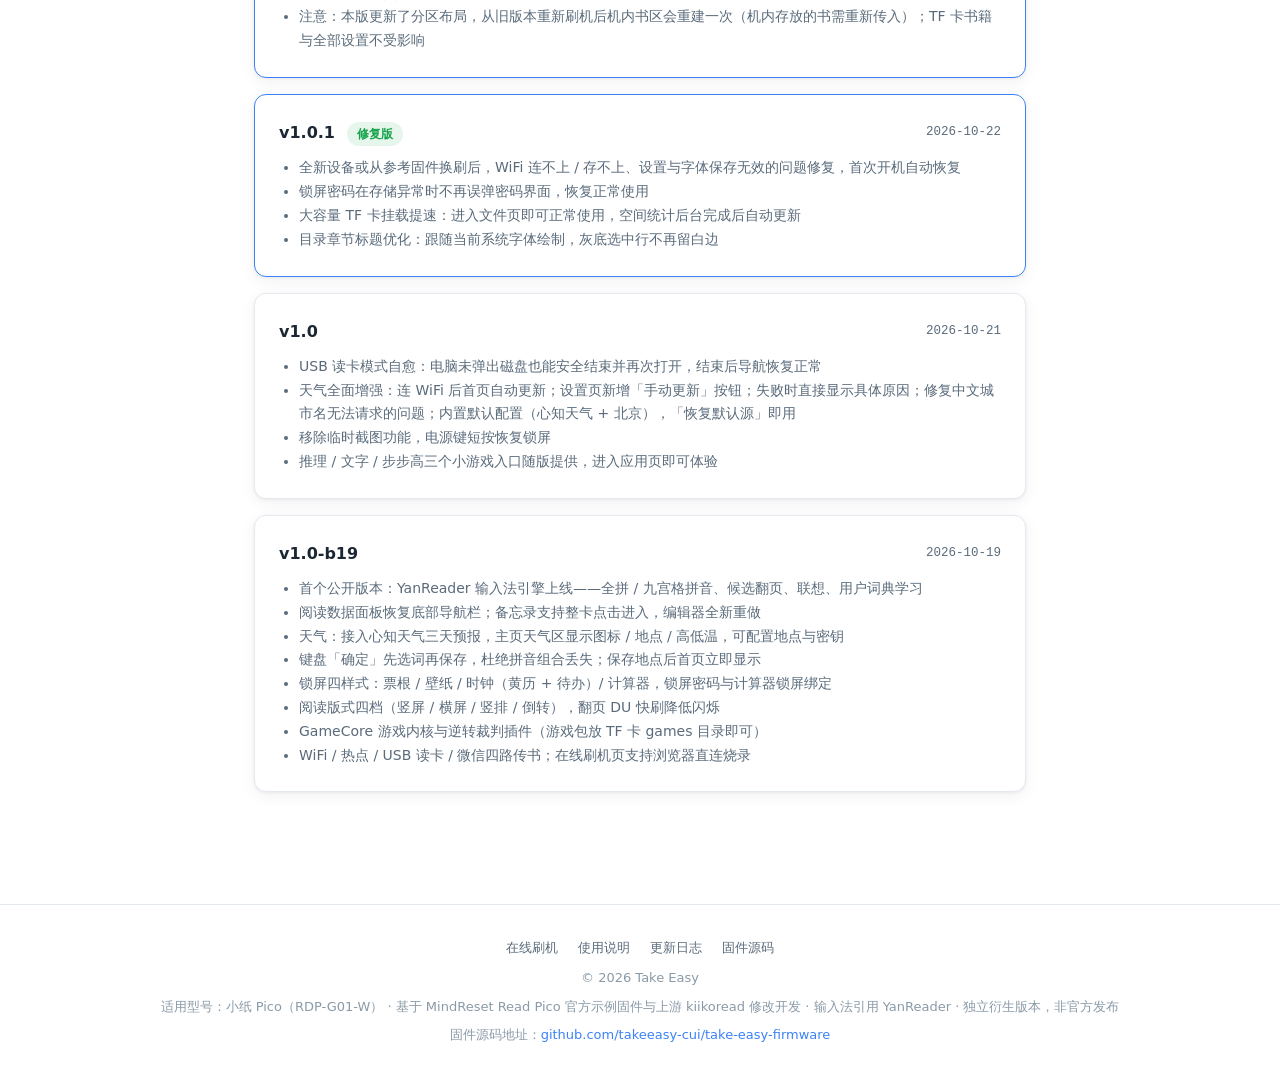
==== commit d5bc0e5d: "V1.0.5 发布：体验修复与画皮完整可玩（翻页画质/阅读目标/时钟锁屏自定义/画皮四修/防褪色/时钟校准）" ====
--- a/changelog/index.html
+++ b/changelog/index.html
@@ -26,7 +26,28 @@
     <!-- 新版本发布时，在顶部插入新条目 -->
     <div class="card" style="margin-bottom:16px;border:1px solid var(--primary);">
       <div style="display:flex;justify-content:space-between;align-items:center;flex-wrap:wrap;gap:8px;">
-        <span style="font-weight:800;font-size:16px;">v1.0.4 <span class="badge badge-blue" style="margin-left:6px;">最新</span></span>
+        <span style="font-weight:800;font-size:16px;">v1.0.5 <span class="badge badge-blue" style="margin-left:6px;">最新</span></span>
+        <span class="mono">2026-10-28</span>
+      </div>
+      <ul style="margin-top:10px;padding-left:20px;color:var(--text-2);font-size:14px;">
+        <li>阅读目标恢复可调：首页点阅读数据卡，每日目标的 ± 按钮重新可用（15 分钟一档、15~180 分钟）</li>
+        <li>阅读翻页画质修复：翻页后的字体锯齿消除，恢复柔和灰边显示，长读更舒适</li>
+        <li>时钟锁屏全新自定义：锁屏设置里点时钟模式卡进选项页——横屏 / 竖屏版式、「只显示时间」、自定义签名（显示在时间正下方）</li>
+        <li>时钟锁屏竖屏排版重做：日期与电量同行、时间上移、老黄历宜忌左右并列、签名字号加大</li>
+        <li>互动小说《画皮》完整可玩：进入直达第一章正文；对话名牌与正文完整不再丢句；结局文案完整显示</li>
+        <li>互动小说字号跟随书阅读设置：在书里调字号，互动小说同步（重新进入生效）</li>
+        <li>对话游戏存档恢复后正文完整（名牌与正文不再分离）</li>
+        <li>习测练习选项加大，减少误触</li>
+        <li>EPUB 兼容提升：超大的 ZIP64 格式书不再误报「资源过大」</li>
+        <li>字体目录上限提升到 128 款</li>
+        <li>静置防褪色：屏幕长时间停留同一画面时自动整屏养护，强光下不再发灰发暗</li>
+        <li>未联网时走时更准：内部时钟不再每天偏慢约 2 分钟</li>
+        <li>本版无分区变化：从 1.0.4 升级无需重新传书（不勾选「擦除设备」即可）</li>
+      </ul>
+    </div>
+    <div class="card" style="margin-bottom:16px;border:1px solid var(--primary);">
+      <div style="display:flex;justify-content:space-between;align-items:center;flex-wrap:wrap;gap:8px;">
+        <span style="font-weight:800;font-size:16px;">v1.0.4 <span class="badge badge-green" style="margin-left:6px;">稳定版</span></span>
         <span class="mono">2026-10-27</span>
       </div>
       <ul style="margin-top:10px;padding-left:20px;color:var(--text-2);font-size:14px;">
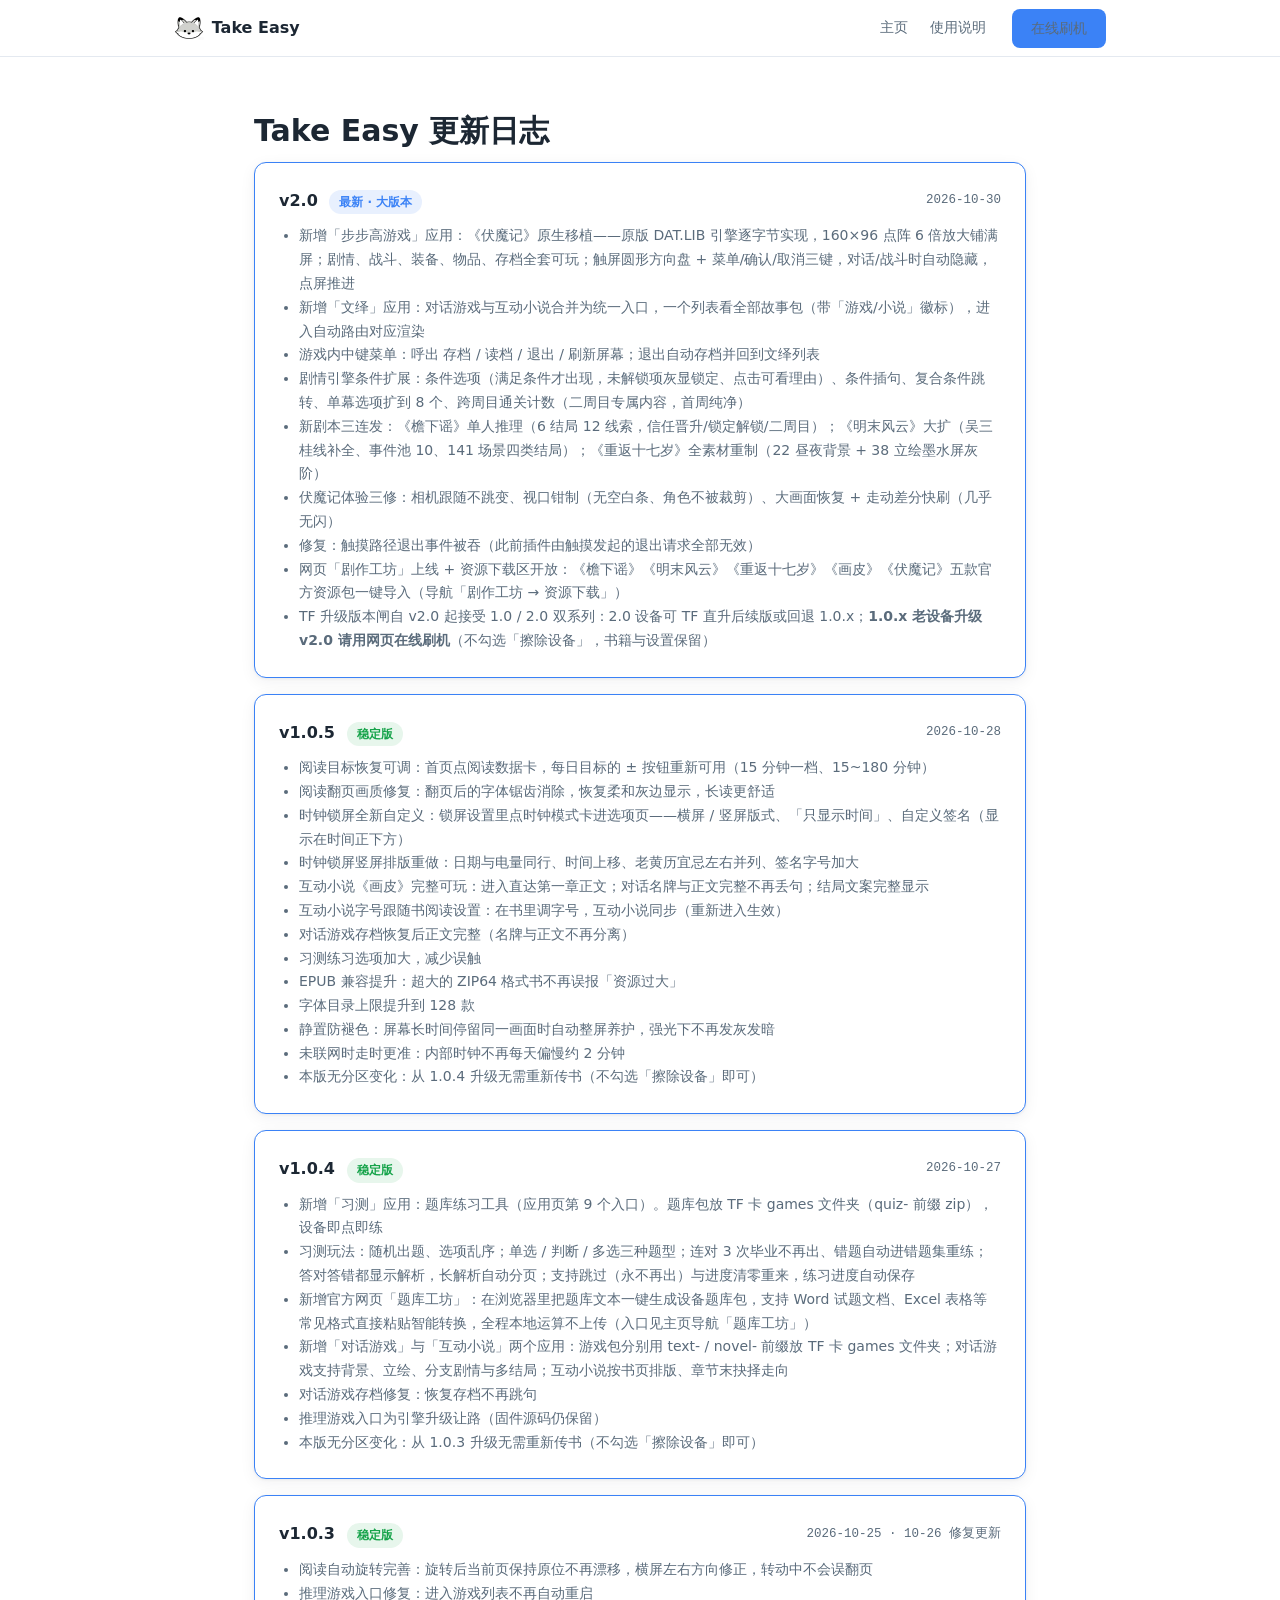
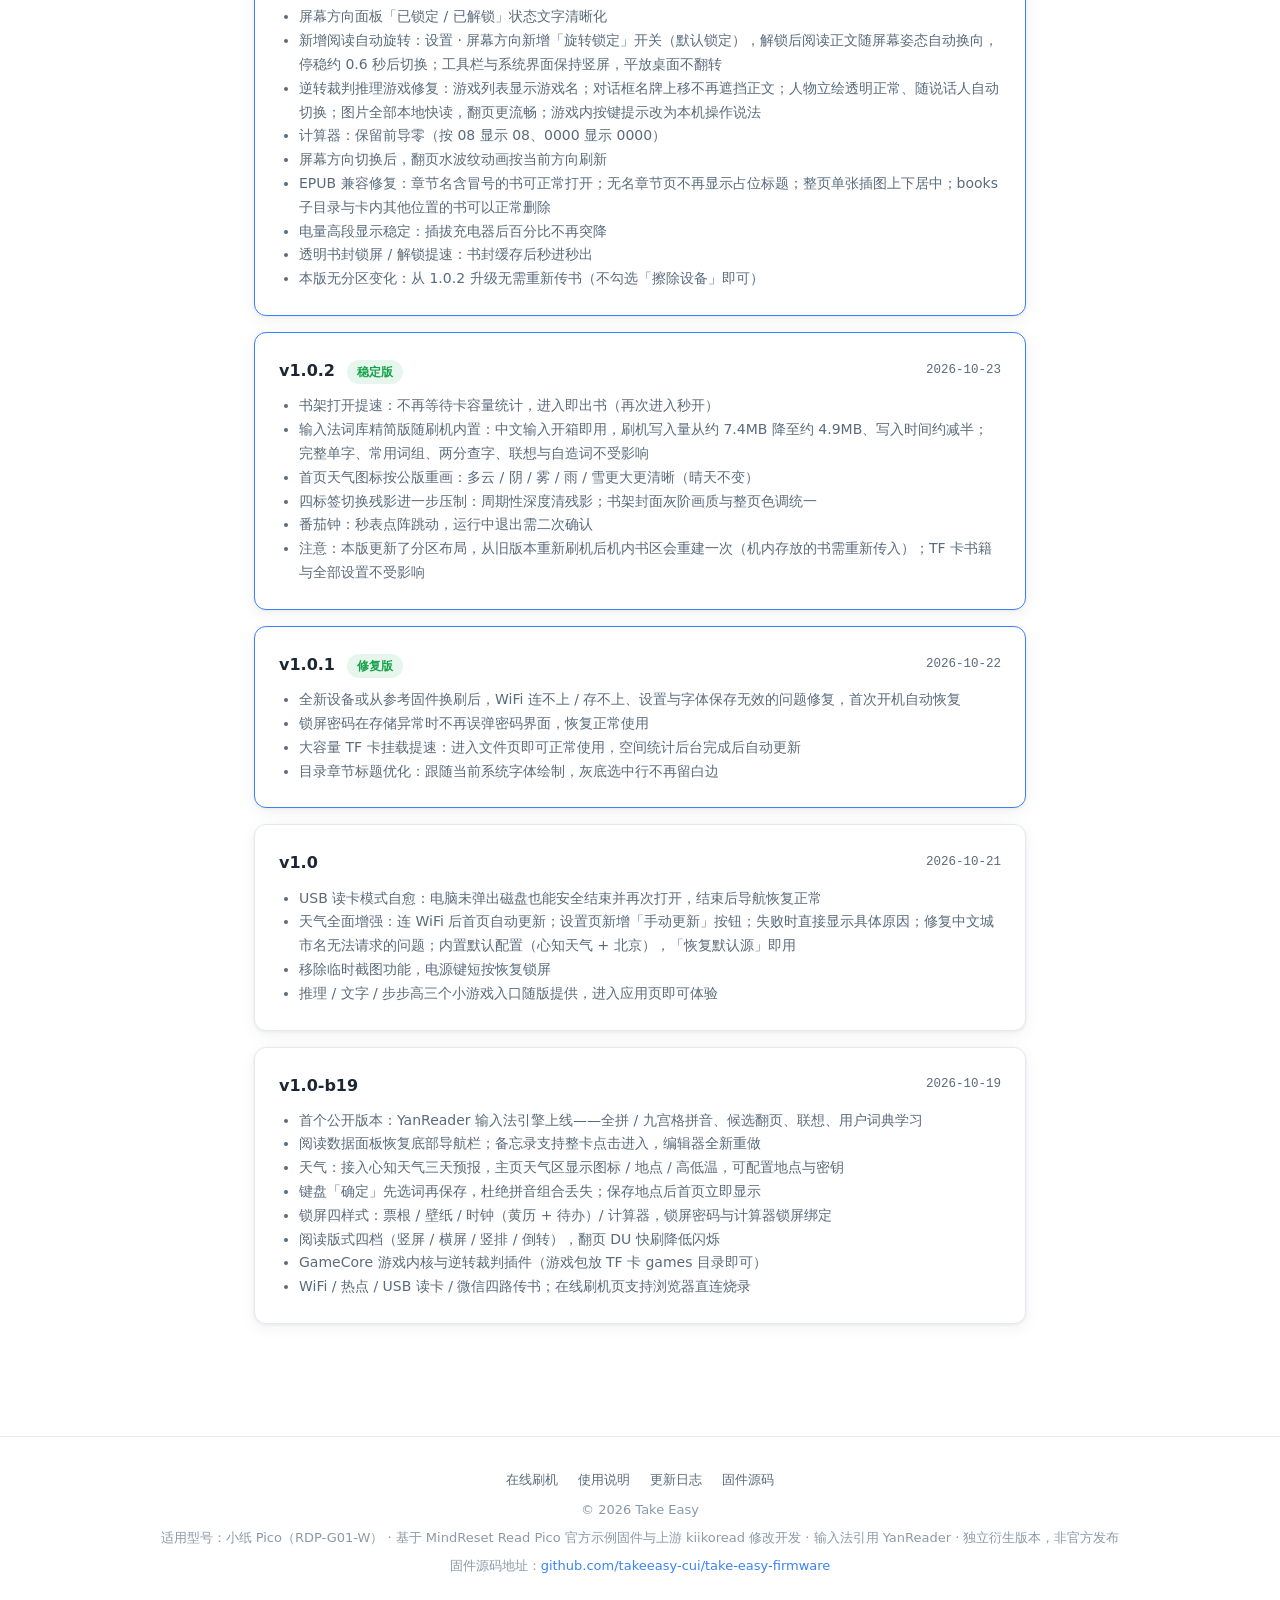
==== commit 70970ce8: "V2.0 大版本发布：伏魔记原生移植 + 文绎统一入口 + 剧情引擎条件扩展 + 剧作工坊上线与资源下载区开放（檐下谣/明末/17岁/画皮/伏魔记五包）" ====
--- a/changelog/index.html
+++ b/changelog/index.html
@@ -26,7 +26,24 @@
     <!-- 新版本发布时，在顶部插入新条目 -->
     <div class="card" style="margin-bottom:16px;border:1px solid var(--primary);">
       <div style="display:flex;justify-content:space-between;align-items:center;flex-wrap:wrap;gap:8px;">
-        <span style="font-weight:800;font-size:16px;">v1.0.5 <span class="badge badge-blue" style="margin-left:6px;">最新</span></span>
+        <span style="font-weight:800;font-size:16px;">v2.0 <span class="badge badge-blue" style="margin-left:6px;">最新 · 大版本</span></span>
+        <span class="mono">2026-10-30</span>
+      </div>
+      <ul style="margin-top:10px;padding-left:20px;color:var(--text-2);font-size:14px;">
+        <li>新增「步步高游戏」应用：《伏魔记》原生移植——原版 DAT.LIB 引擎逐字节实现，160×96 点阵 6 倍放大铺满屏；剧情、战斗、装备、物品、存档全套可玩；触屏圆形方向盘 + 菜单/确认/取消三键，对话/战斗时自动隐藏，点屏推进</li>
+        <li>新增「文绎」应用：对话游戏与互动小说合并为统一入口，一个列表看全部故事包（带「游戏/小说」徽标），进入自动路由对应渲染</li>
+        <li>游戏内中键菜单：呼出 存档 / 读档 / 退出 / 刷新屏幕；退出自动存档并回到文绎列表</li>
+        <li>剧情引擎条件扩展：条件选项（满足条件才出现，未解锁项灰显锁定、点击可看理由）、条件插句、复合条件跳转、单幕选项扩到 8 个、跨周目通关计数（二周目专属内容，首周纯净）</li>
+        <li>新剧本三连发：《檐下谣》单人推理（6 结局 12 线索，信任晋升/锁定解锁/二周目）；《明末风云》大扩（吴三桂线补全、事件池 10、141 场景四类结局）；《重返十七岁》全素材重制（22 昼夜背景 + 38 立绘墨水屏灰阶）</li>
+        <li>伏魔记体验三修：相机跟随不跳变、视口钳制（无空白条、角色不被裁剪）、大画面恢复 + 走动差分快刷（几乎无闪）</li>
+        <li>修复：触摸路径退出事件被吞（此前插件由触摸发起的退出请求全部无效）</li>
+        <li>网页「剧作工坊」上线 + 资源下载区开放：《檐下谣》《明末风云》《重返十七岁》《画皮》《伏魔记》五款官方资源包一键导入（导航「剧作工坊 → 资源下载」）</li>
+        <li>TF 升级版本闸自 v2.0 起接受 1.0 / 2.0 双系列：2.0 设备可 TF 直升后续版或回退 1.0.x；<b>1.0.x 老设备升级 v2.0 请用网页在线刷机</b>（不勾选「擦除设备」，书籍与设置保留）</li>
+      </ul>
+    </div>
+    <div class="card" style="margin-bottom:16px;border:1px solid var(--primary);">
+      <div style="display:flex;justify-content:space-between;align-items:center;flex-wrap:wrap;gap:8px;">
+        <span style="font-weight:800;font-size:16px;">v1.0.5 <span class="badge badge-green" style="margin-left:6px;">稳定版</span></span>
         <span class="mono">2026-10-28</span>
       </div>
       <ul style="margin-top:10px;padding-left:20px;color:var(--text-2);font-size:14px;">
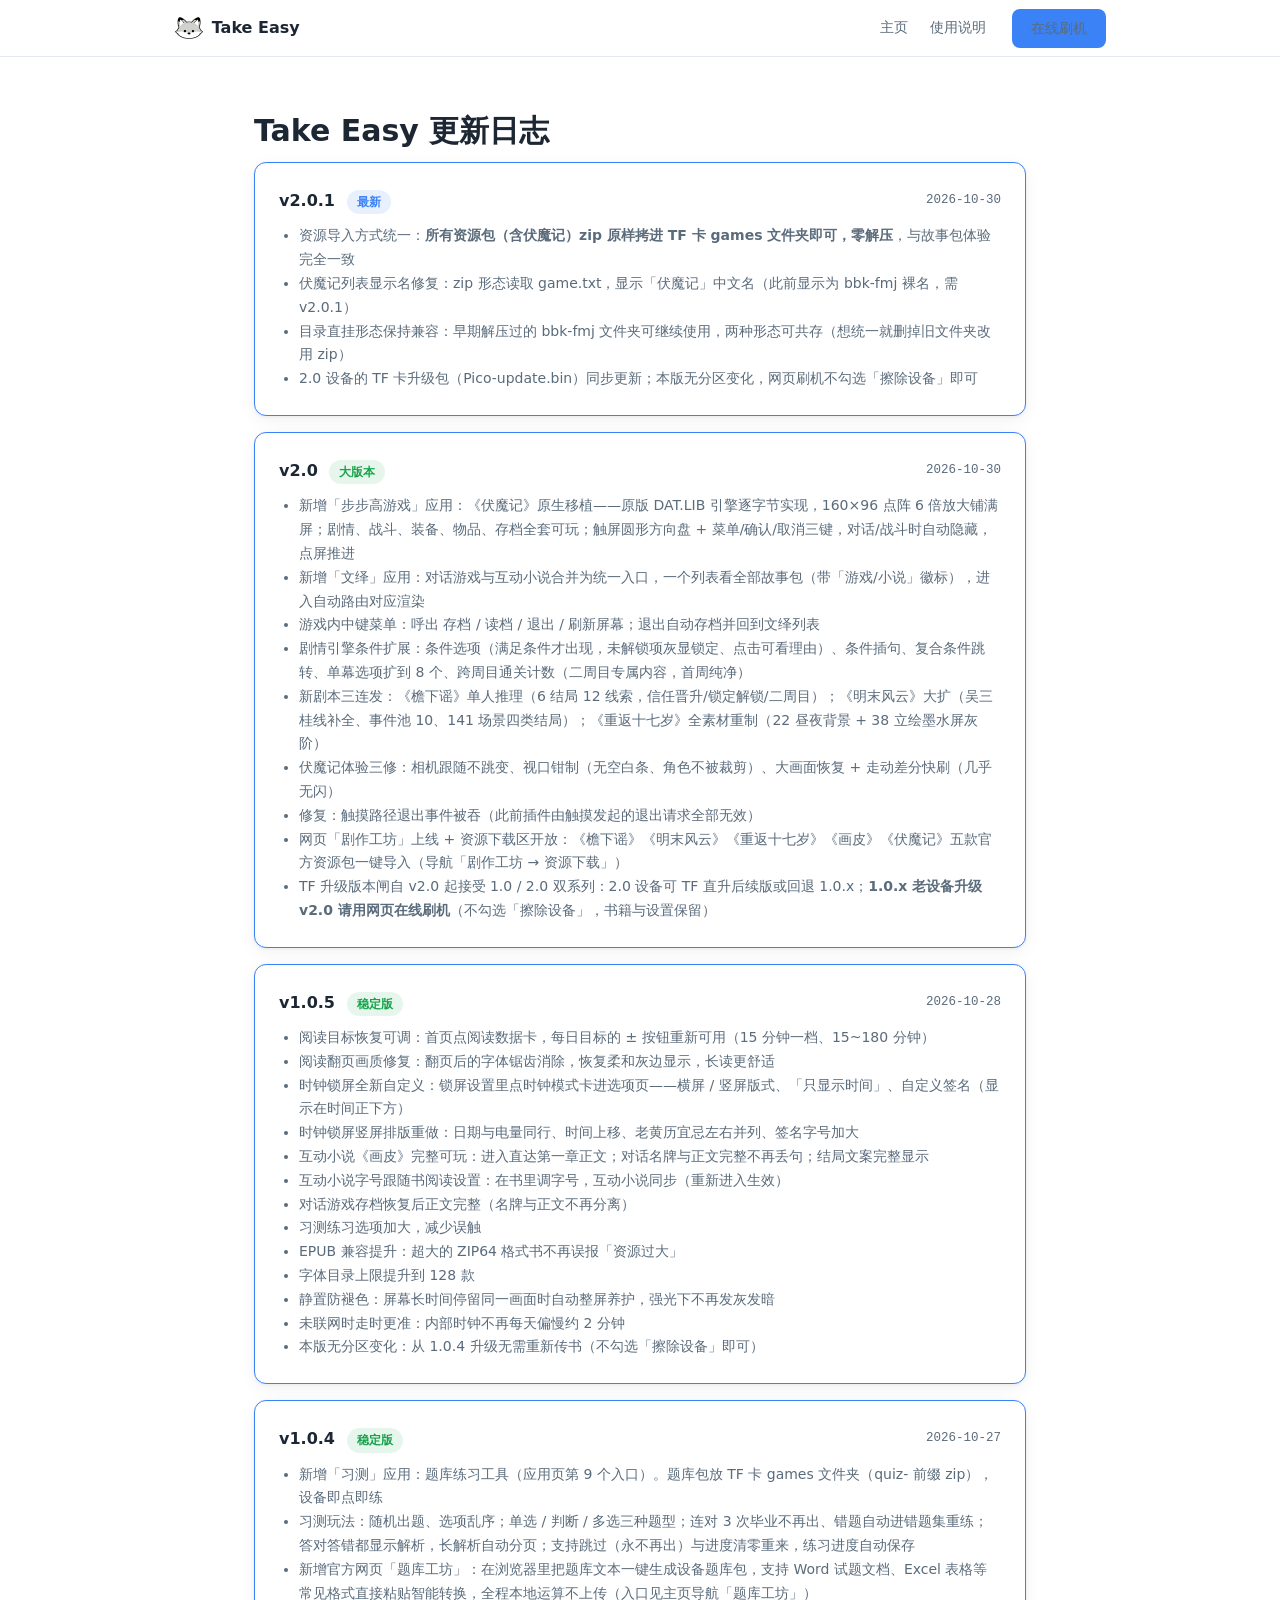
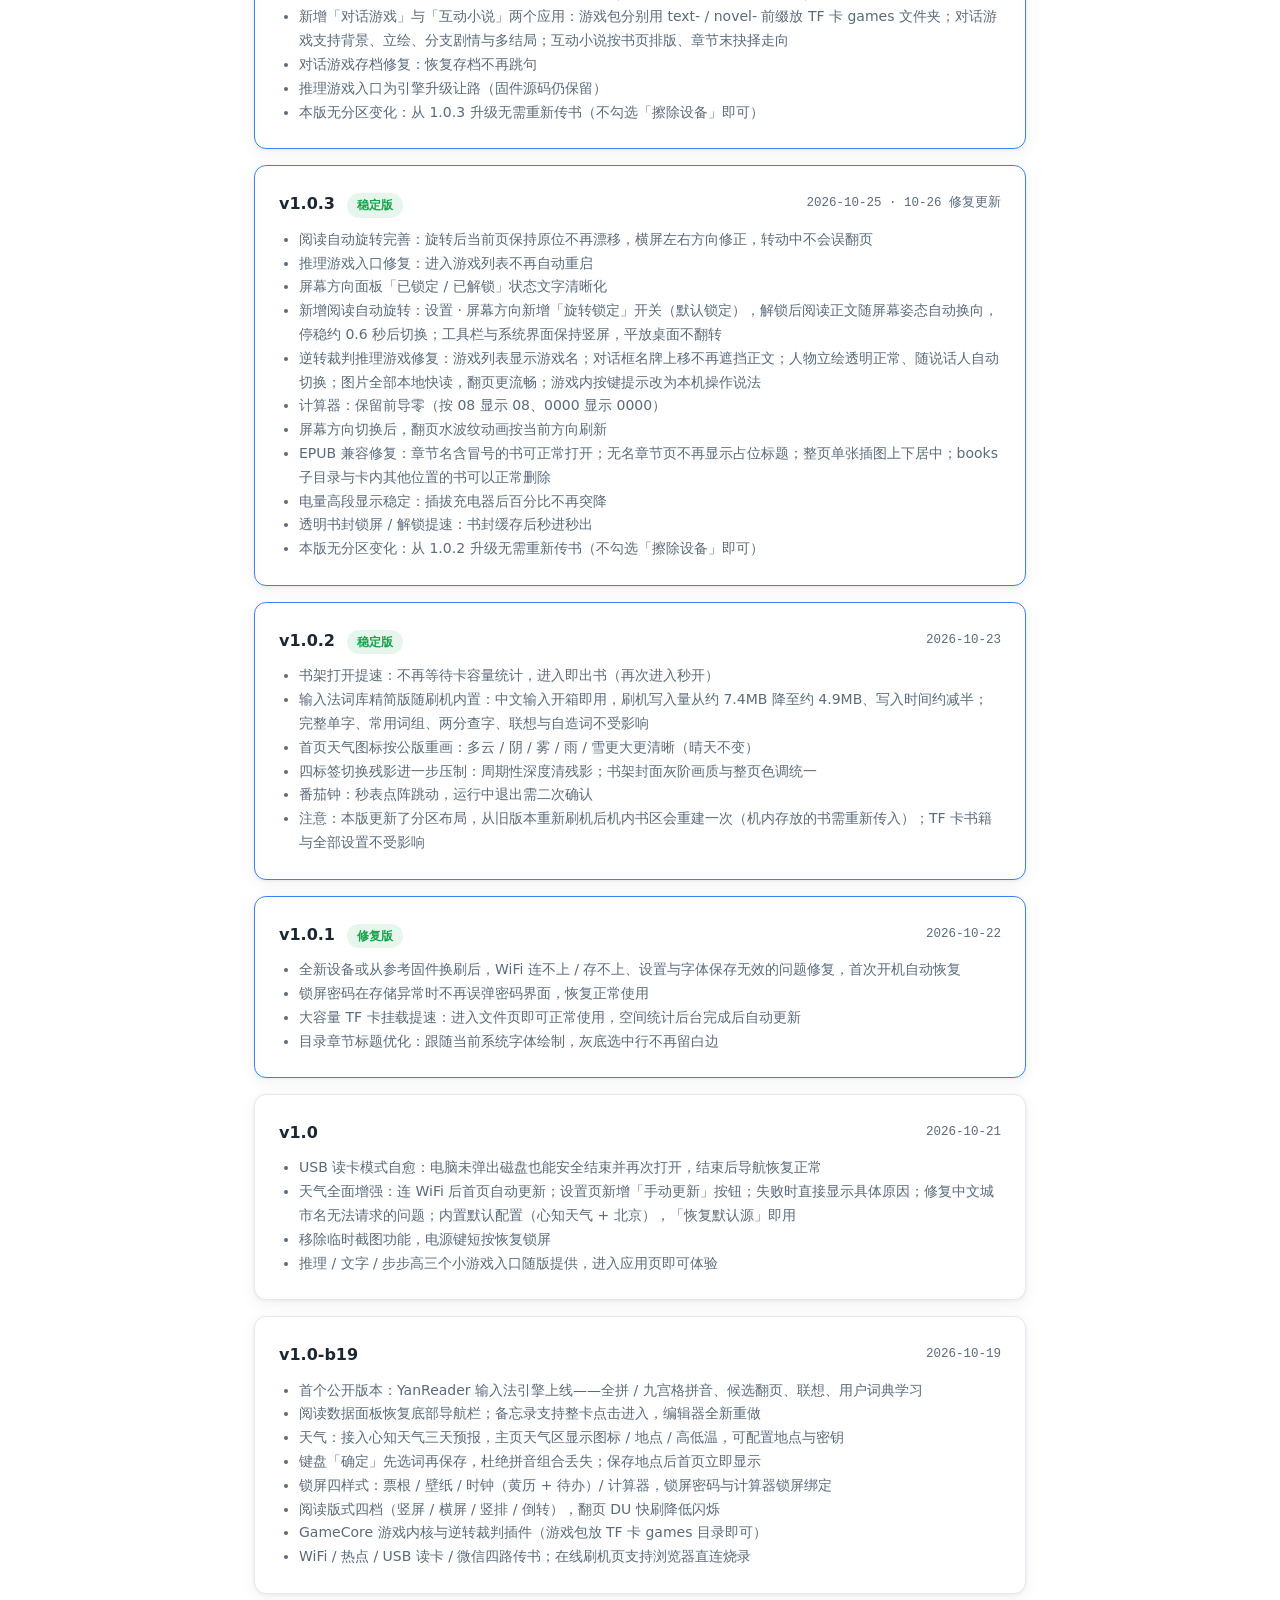
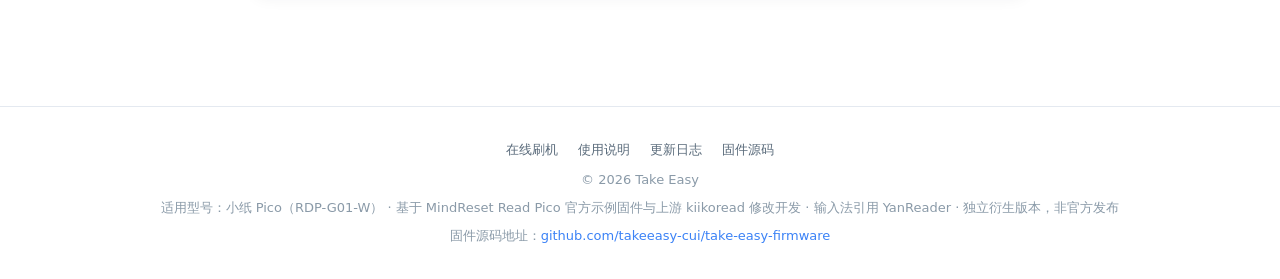
==== commit f38cff5c: "V2.0.1 发布：资源导入统一——所有包(含伏魔记)免解压 zip 直拷，zip 形态显示名修复；网页导入说明同步" ====
--- a/changelog/index.html
+++ b/changelog/index.html
@@ -26,7 +26,19 @@
     <!-- 新版本发布时，在顶部插入新条目 -->
     <div class="card" style="margin-bottom:16px;border:1px solid var(--primary);">
       <div style="display:flex;justify-content:space-between;align-items:center;flex-wrap:wrap;gap:8px;">
-        <span style="font-weight:800;font-size:16px;">v2.0 <span class="badge badge-blue" style="margin-left:6px;">最新 · 大版本</span></span>
+        <span style="font-weight:800;font-size:16px;">v2.0.1 <span class="badge badge-blue" style="margin-left:6px;">最新</span></span>
+        <span class="mono">2026-10-30</span>
+      </div>
+      <ul style="margin-top:10px;padding-left:20px;color:var(--text-2);font-size:14px;">
+        <li>资源导入方式统一：<b>所有资源包（含伏魔记）zip 原样拷进 TF 卡 games 文件夹即可，零解压</b>，与故事包体验完全一致</li>
+        <li>伏魔记列表显示名修复：zip 形态读取 game.txt，显示「伏魔记」中文名（此前显示为 bbk-fmj 裸名，需 v2.0.1）</li>
+        <li>目录直挂形态保持兼容：早期解压过的 bbk-fmj 文件夹可继续使用，两种形态可共存（想统一就删掉旧文件夹改用 zip）</li>
+        <li>2.0 设备的 TF 卡升级包（Pico-update.bin）同步更新；本版无分区变化，网页刷机不勾选「擦除设备」即可</li>
+      </ul>
+    </div>
+    <div class="card" style="margin-bottom:16px;border:1px solid var(--primary);">
+      <div style="display:flex;justify-content:space-between;align-items:center;flex-wrap:wrap;gap:8px;">
+        <span style="font-weight:800;font-size:16px;">v2.0 <span class="badge badge-green" style="margin-left:6px;">大版本</span></span>
         <span class="mono">2026-10-30</span>
       </div>
       <ul style="margin-top:10px;padding-left:20px;color:var(--text-2);font-size:14px;">
